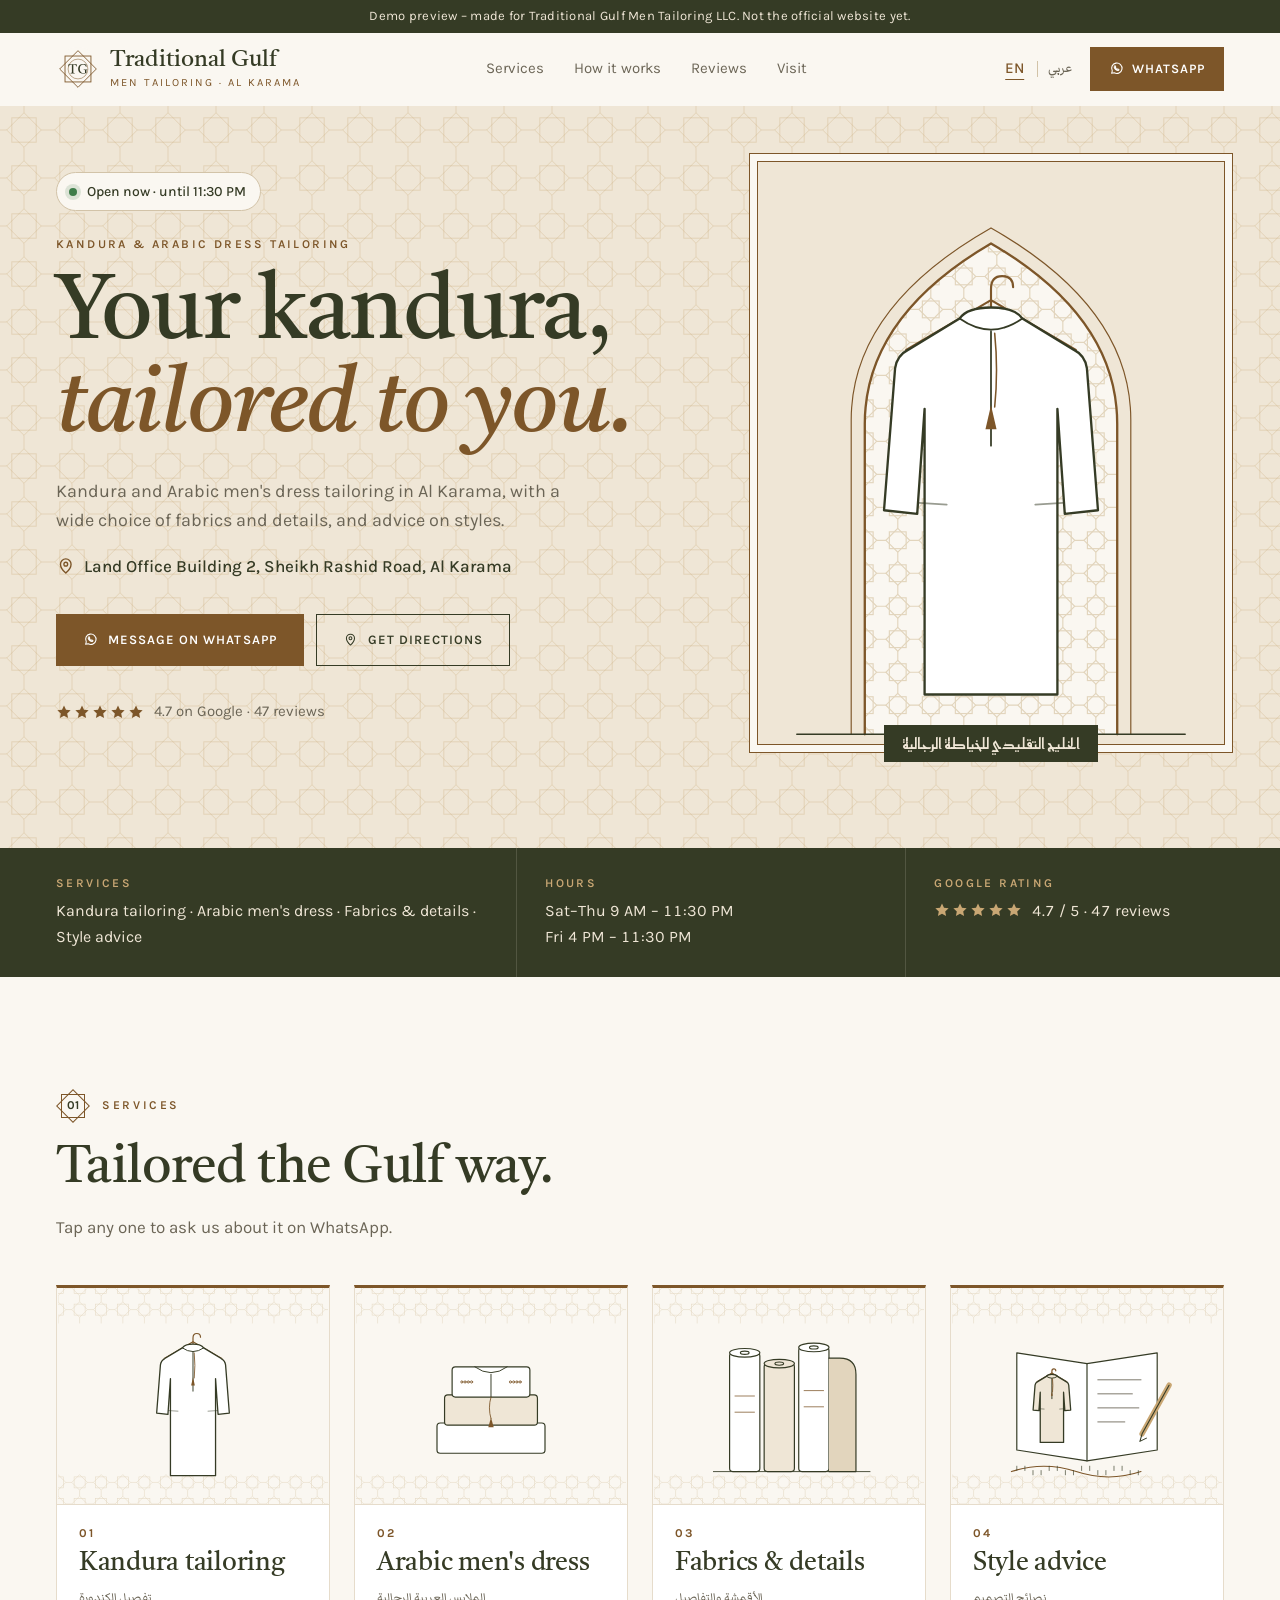
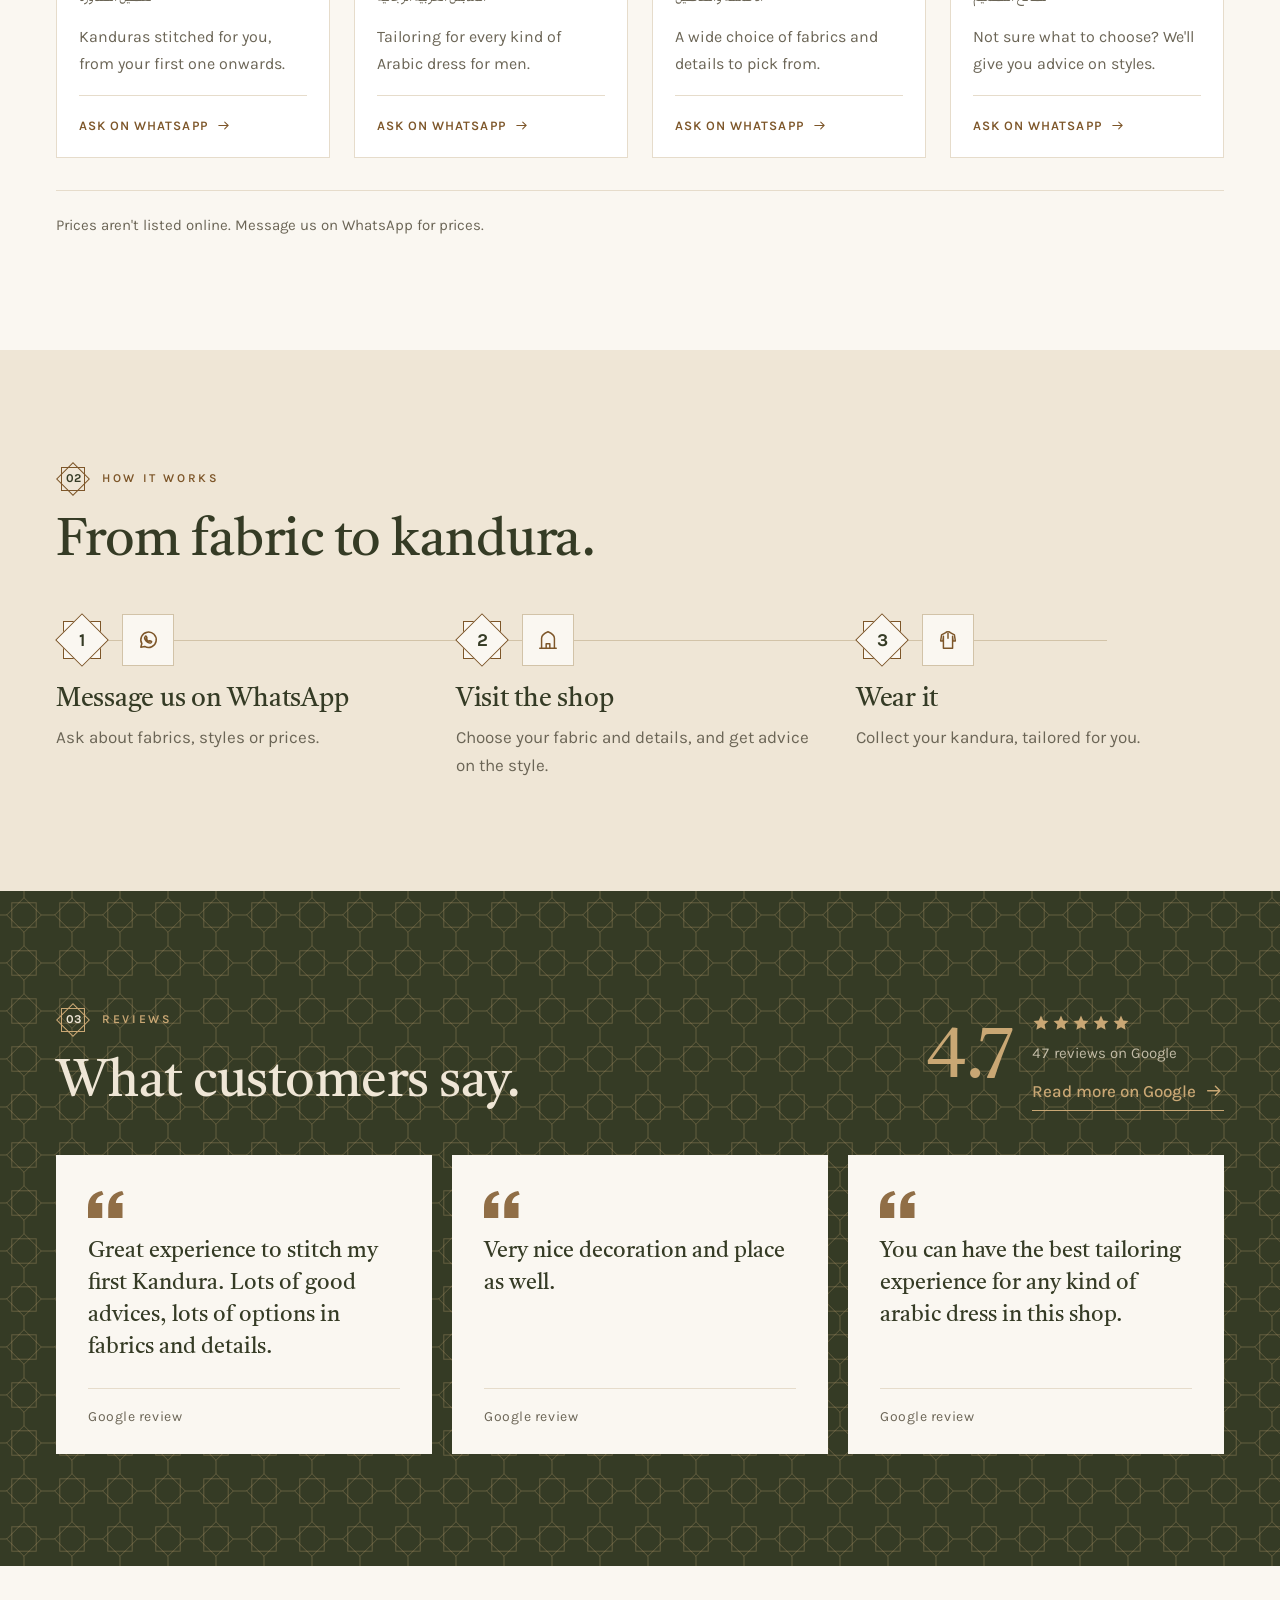
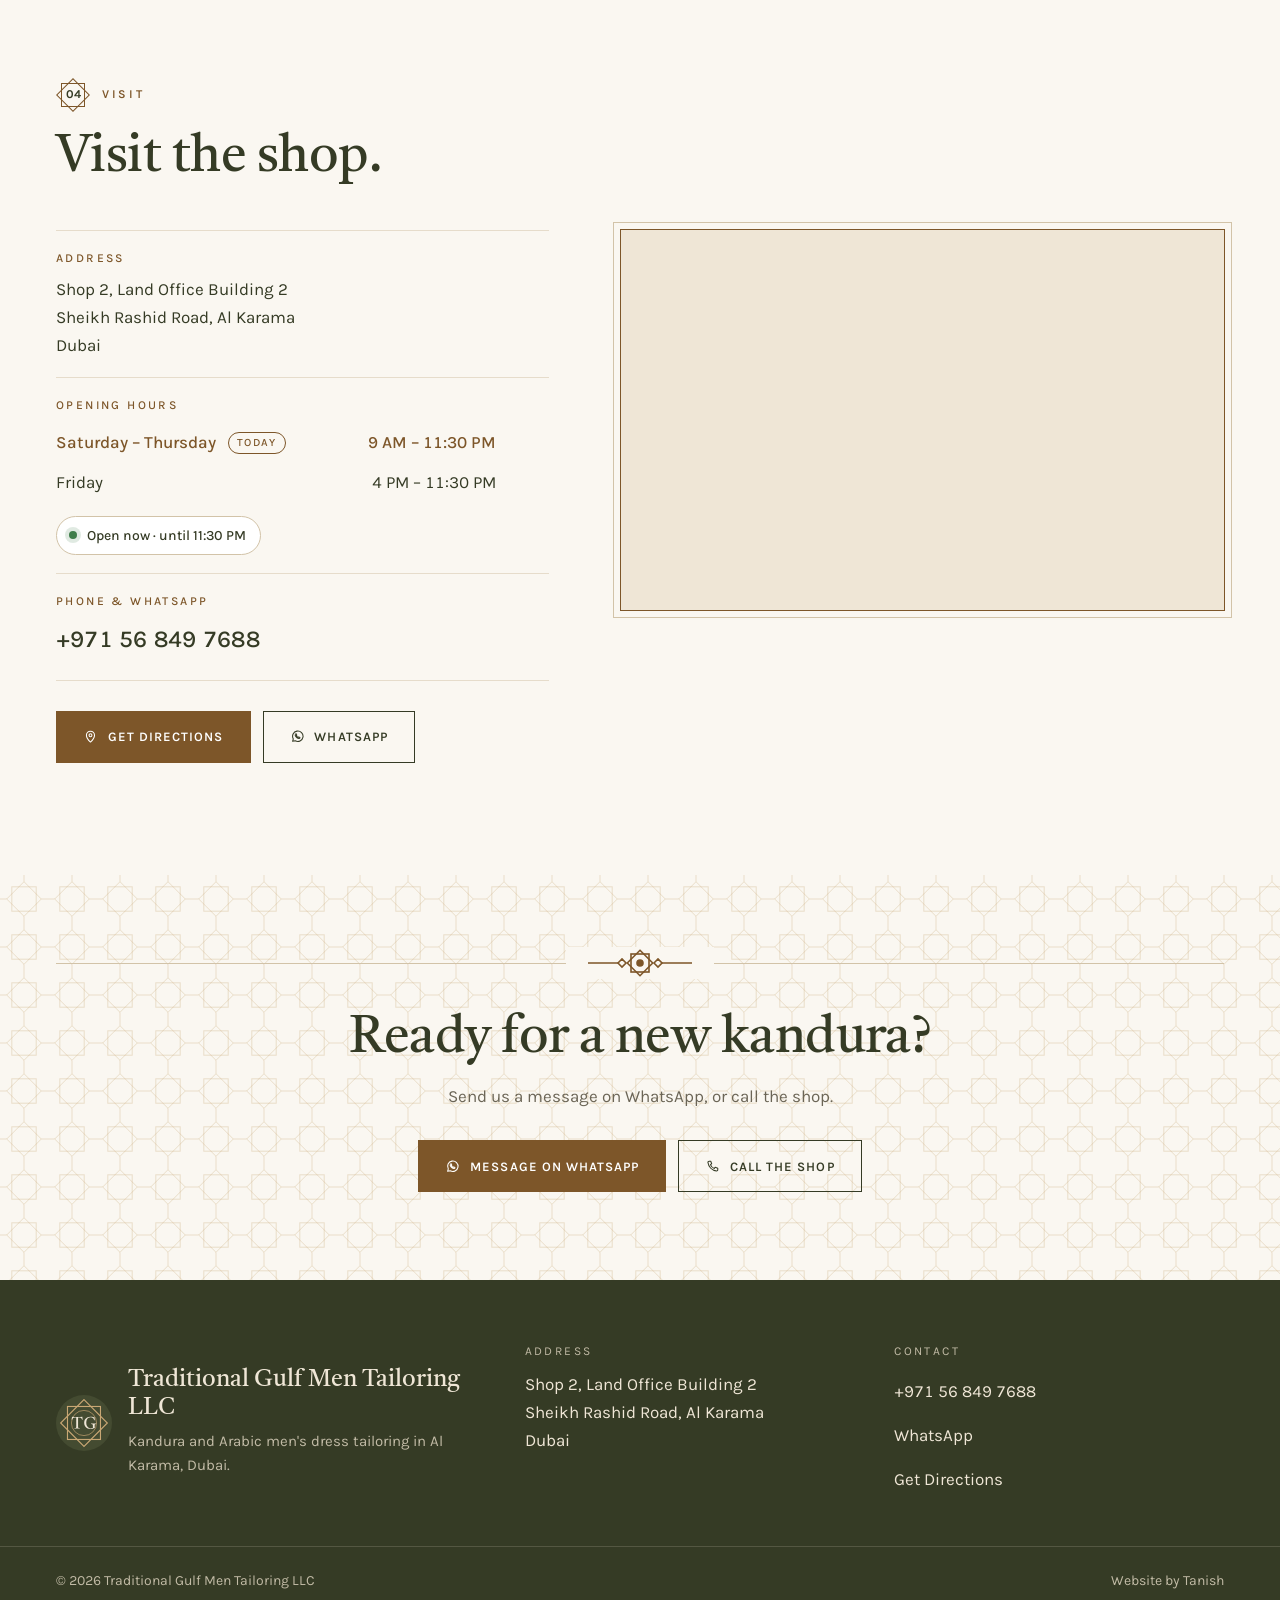
==== index.html @ 034ad102 "Demo website for Traditional Gulf Men Tailoring LLC, Al Karama, Dubai Co-Authored-By: Claude Opus 5." ====
<!doctype html>
<html lang="en" dir="ltr">
<head>
  <meta charset="utf-8">
  <meta name="viewport" content="width=device-width, initial-scale=1, viewport-fit=cover">
  <title>Traditional Gulf Men Tailoring · Kandura tailoring in Al Karama, Dubai</title>
  <meta name="description" content="Kandura and Arabic men's dress tailoring on Sheikh Rashid Road, Al Karama, Dubai, with a wide choice of fabrics and details and advice on styles. Rated 4.7 on Google.">
  <meta name="robots" content="noindex">
  <meta name="theme-color" content="#FAF7F1">

  <link rel="icon" href="images/logo.svg" type="image/svg+xml">
  <link rel="apple-touch-icon" href="images/apple-touch-icon.png">

  <!-- Social sharing (WhatsApp, iMessage, X…). WhatsApp previews don't run JavaScript, so these are plain text. -->
  <meta property="og:type" content="website">
  <meta property="og:site_name" content="Traditional Gulf Men Tailoring LLC">
  <meta property="og:title" content="Traditional Gulf Men Tailoring · Al Karama, Dubai">
  <meta property="og:description" content="Kandura and Arabic men's dress tailoring, with a wide choice of fabrics and details and advice on styles. 4.7 on Google.">
  <meta property="og:url" content="https://tanish0212.github.io/gulf-men-tailoring-demo/">
  <meta property="og:image" content="https://tanish0212.github.io/gulf-men-tailoring-demo/images/og-image.jpg">
  <meta property="og:image:type" content="image/jpeg">
  <meta property="og:image:width" content="1200">
  <meta property="og:image:height" content="630">
  <meta property="og:image:alt" content="Traditional Gulf Men Tailoring, a kandura tailor in Al Karama, Dubai">
  <meta name="twitter:card" content="summary_large_image">
  <meta name="twitter:title" content="Traditional Gulf Men Tailoring · Al Karama, Dubai">
  <meta name="twitter:description" content="Kandura and Arabic men's dress tailoring, with a wide choice of fabrics and details and advice on styles. 4.7 on Google.">
  <meta name="twitter:image" content="https://tanish0212.github.io/gulf-men-tailoring-demo/images/og-image.jpg">

  <link rel="preconnect" href="https://fonts.googleapis.com">
  <link rel="preconnect" href="https://fonts.gstatic.com" crossorigin>
  <!-- Fonts load without blocking the first paint -->
  <link rel="preload" as="style" href="https://fonts.googleapis.com/css2?family=Castoro:ital@0;1&amp;family=Karla:wght@400;500;600;700&amp;family=Reem+Kufi:wght@400;500;600;700&amp;family=Markazi+Text:wght@400;500;600&amp;display=swap">
  <link rel="stylesheet" href="https://fonts.googleapis.com/css2?family=Castoro:ital@0;1&amp;family=Karla:wght@400;500;600;700&amp;family=Reem+Kufi:wght@400;500;600;700&amp;family=Markazi+Text:wght@400;500;600&amp;display=swap" media="print" onload="this.media='all'">
  <noscript><link rel="stylesheet" href="https://fonts.googleapis.com/css2?family=Castoro:ital@0;1&amp;family=Karla:wght@400;500;600;700&amp;family=Reem+Kufi:wght@400;500;600;700&amp;family=Markazi+Text:wght@400;500;600&amp;display=swap"></noscript>
  <link rel="stylesheet" href="style.css">
</head>
<body>
  <a class="skip-link" href="#main" data-t="skip">Skip to content</a>

  <!-- DEMO BANNER: delete this line (or set SHOP.showDemoBanner = false) when the site goes live -->
  <p class="demo-banner" data-t="demoBanner">Demo preview – made for Traditional Gulf Men Tailoring LLC. Not the official website yet.</p>

  <header class="site-header">
    <div class="container header-inner">
      <a class="brand" href="#top">
        <img class="brand-mark" src="images/logo.svg" width="44" height="44" alt="">
        <span class="brand-word">
          <span class="brand-name" data-t="brandName">Traditional Gulf</span>
          <span class="brand-sub" data-t="brandSub">Men Tailoring · Al Karama</span>
        </span>
        <span class="visually-hidden" data-shop="name">Traditional Gulf Men Tailoring LLC</span>
      </a>
      <nav class="nav" data-t-aria="navLabel" aria-label="Main">
        <a href="#services" data-t="navServices">Services</a>
        <a href="#how" data-t="navHow">How it works</a>
        <a href="#reviews" data-t="navReviews">Reviews</a>
        <a href="#visit" data-t="navVisit">Visit</a>
      </nav>
      <div class="header-actions">
        <div class="lang-toggle" role="group" data-t-aria="langLabel" aria-label="Language">
          <button type="button" data-lang="en" lang="en" aria-pressed="true">EN</button>
          <span class="lang-sep" aria-hidden="true"></span>
          <button type="button" data-lang="ar" lang="ar" aria-pressed="false">عربي</button>
        </div>
        <a class="btn btn-primary btn-sm js-wa" href="https://wa.me/971568497688?text=Hello%20Traditional%20Gulf%20Men%20Tailoring%2C%20I%20found%20you%20on%20your%20website%20and%20I%27d%20like%20to%20ask%20about%20tailoring." target="_blank" rel="noopener" data-t-aria="waAria" aria-label="Message Traditional Gulf Men Tailoring LLC on WhatsApp">
          <svg class="icon" viewBox="0 0 24 24" width="18" height="18" aria-hidden="true"><use href="#i-wa"/></svg>
          <span class="label-long" data-t="waShort">WhatsApp</span>
        </a>
      </div>
    </div>
  </header>

  <main id="main">
    <!-- HERO -->
    <section class="hero" id="top" aria-labelledby="hero-title">
      <div class="container hero-grid">
        <div class="hero-copy">
          <p class="status js-status reveal"><span class="status-dot" aria-hidden="true"></span><span class="status-text"></span></p>
          <p class="eyebrow reveal" data-t="heroEyebrow">Traditional Gulf Men Tailoring LLC</p>
          <h1 class="hero-title js-hero-title" id="hero-title">Your kandura, tailored to you.</h1>
          <p class="lead reveal" data-t="heroSub"></p>
          <p class="place reveal">
            <svg class="icon" viewBox="0 0 24 24" width="18" height="18" aria-hidden="true"><use href="#i-pin"/></svg>
            <span data-t="heroPlace">Land Office Building 2, Sheikh Rashid Road, Al Karama</span>
          </p>
          <div class="actions reveal">
            <a class="btn btn-primary js-wa" href="https://wa.me/971568497688?text=Hello%20Traditional%20Gulf%20Men%20Tailoring%2C%20I%20found%20you%20on%20your%20website%20and%20I%27d%20like%20to%20ask%20about%20tailoring." target="_blank" rel="noopener">
              <svg class="icon" viewBox="0 0 24 24" width="20" height="20" aria-hidden="true"><use href="#i-wa"/></svg>
              <span data-t="waCta">Message on WhatsApp</span><span class="visually-hidden js-newtab"></span>
            </a>
            <a class="btn btn-ghost js-dir" href="https://www.google.com/maps/search/?api=1&amp;query=Traditional+Gulf+Men+Tailoring+LLC+Sheikh+Rashid+Road+Al+Karama+Dubai" target="_blank" rel="noopener">
              <svg class="icon" viewBox="0 0 24 24" width="20" height="20" aria-hidden="true"><use href="#i-pin"/></svg>
              <span data-t="directions">Get Directions</span><span class="visually-hidden js-newtab"></span>
            </a>
          </div>
          <a class="rating js-rating js-reviews reveal" href="#reviews"></a>
        </div>
        <figure class="hero-media reveal">
          <div class="frame">
            <img class="js-img" data-img="hero" src="images/kandura-arch.svg" alt="" width="480" height="600" fetchpriority="high">
          </div>
          <figcaption class="media-caption" data-t="heroCaption">الخليج التقليدي للخياطة الرجالية</figcaption>
        </figure>
      </div>
    </section>

    <!-- QUICK FACTS -->
    <section class="strip" data-t-aria="stripAria" aria-label="Quick facts">
      <div class="container strip-grid">
        <div class="strip-item">
          <span class="strip-label" data-t="stripServicesLabel">Services</span>
          <span class="strip-value" data-t="stripServices"></span>
        </div>
        <div class="strip-item">
          <span class="strip-label" data-t="stripHoursLabel">Hours</span>
          <span class="strip-value js-strip-hours"></span>
        </div>
        <div class="strip-item">
          <span class="strip-label" data-t="stripRatingLabel">Google rating</span>
          <span class="strip-value"><span class="js-stars"></span> <span class="num" data-t="stripRating"></span></span>
        </div>
      </div>
    </section>

    <!-- SERVICES -->
    <section class="section" id="services" aria-labelledby="services-title">
      <div class="container">
        <header class="section-head reveal">
          <p class="kicker"><span class="kicker-num">01</span><span data-t="servicesKicker">Services</span></p>
          <h2 id="services-title" data-t="servicesTitle">Tailored the Gulf way.</h2>
          <p class="section-intro" data-t="servicesIntro"></p>
        </header>
        <ul class="services js-services" role="list"></ul>
        <p class="quote-note reveal" data-t="quoteNote"></p>
      </div>
    </section>

    <!-- HOW IT WORKS -->
    <section class="section section-alt" id="how" aria-labelledby="how-title">
      <div class="container">
        <header class="section-head reveal">
          <p class="kicker"><span class="kicker-num">02</span><span data-t="howKicker">How it works</span></p>
          <h2 id="how-title" data-t="howTitle">Three simple steps.</h2>
        </header>
        <ol class="steps js-steps" role="list"></ol>
      </div>
    </section>

    <!-- REVIEWS -->
    <section class="section section-reviews" id="reviews" aria-labelledby="reviews-title">
      <div class="container">
        <div class="reviews-head reveal">
          <div>
            <p class="kicker"><span class="kicker-num">03</span><span data-t="reviewsKicker">Reviews</span></p>
            <h2 id="reviews-title" data-t="reviewsTitle">In our customers' words.</h2>
          </div>
          <div class="score">
            <span class="score-value js-score" lang="en" dir="ltr">4.7</span>
            <div class="score-meta">
              <span class="js-stars score-stars"></span>
              <span class="score-count num" data-t="basedOn">47 reviews on Google</span>
              <a class="text-link js-reviews" href="#reviews">
                <span data-t="readMore">Read more on Google</span><span class="visually-hidden js-newtab"></span>
                <svg class="icon icon-arrow" viewBox="0 0 24 24" width="18" height="18" aria-hidden="true"><use href="#i-arrow"/></svg>
              </a>
            </div>
          </div>
        </div>
        <ul class="reviews js-reviews-list" role="list"></ul>
      </div>
    </section>

    <!-- VISIT -->
    <section class="section section-visit" id="visit" aria-labelledby="visit-title">
      <div class="container visit-grid">
        <div class="visit-copy">
          <header class="section-head reveal">
            <p class="kicker"><span class="kicker-num">04</span><span data-t="visitKicker">Visit</span></p>
            <h2 id="visit-title" data-t="visitTitle">Find us.</h2>
          </header>
          <dl class="visit-info reveal">
            <div>
              <dt data-t="addressLabel">Address</dt>
              <dd><address class="js-address"></address></dd>
            </div>
            <div>
              <dt data-t="hoursLabel">Opening hours</dt>
              <dd>
                <table class="hours js-hours"></table>
                <span class="status status--inline js-status"><span class="status-dot" aria-hidden="true"></span><span class="status-text"></span></span>
              </dd>
            </div>
            <div>
              <dt data-t="phoneLabel">Phone &amp; WhatsApp</dt>
              <dd><a class="phone-link js-tel js-phone" href="tel:+971568497688">+971 56 849 7688</a></dd>
            </div>
          </dl>
          <div class="actions reveal">
            <a class="btn btn-primary js-dir" href="https://www.google.com/maps/search/?api=1&amp;query=Traditional+Gulf+Men+Tailoring+LLC+Sheikh+Rashid+Road+Al+Karama+Dubai" target="_blank" rel="noopener">
              <svg class="icon" viewBox="0 0 24 24" width="20" height="20" aria-hidden="true"><use href="#i-pin"/></svg>
              <span data-t="directions">Get Directions</span><span class="visually-hidden js-newtab"></span>
            </a>
            <a class="btn btn-ghost js-wa" href="https://wa.me/971568497688?text=Hello%20Traditional%20Gulf%20Men%20Tailoring%2C%20I%20found%20you%20on%20your%20website%20and%20I%27d%20like%20to%20ask%20about%20tailoring." target="_blank" rel="noopener">
              <svg class="icon" viewBox="0 0 24 24" width="20" height="20" aria-hidden="true"><use href="#i-wa"/></svg>
              <span data-t="waShort">WhatsApp</span><span class="visually-hidden js-newtab"></span>
            </a>
          </div>
        </div>
        <div class="map reveal">
          <iframe class="js-map" title="Map" width="600" height="380" loading="lazy" referrerpolicy="no-referrer-when-downgrade" allowfullscreen></iframe>
        </div>
      </div>
    </section>

    <!-- CLOSING CTA -->
    <section class="cta-band" aria-labelledby="cta-title">
      <div class="container cta-inner reveal">
        <div class="motif" aria-hidden="true"><svg viewBox="0 0 120 32" width="120" height="32"><g fill="none" stroke="currentColor" stroke-width="1.6"><rect x="51" y="7" width="18" height="18"/><path d="M60 3.3L72.7 16L60 28.7L47.3 16Z"/><circle cx="60" cy="16" r="3" fill="currentColor"/><path d="M8 16h30M82 16h30"/><path d="M38 16l4-4 4 4-4 4ZM74 16l4-4 4 4-4 4Z"/></g></svg></div>
        <h2 id="cta-title" class="cta-title" data-t="ctaTitle"></h2>
        <p class="cta-sub" data-t="ctaSub"></p>
        <div class="actions actions--center">
          <a class="btn btn-primary js-wa" href="https://wa.me/971568497688?text=Hello%20Traditional%20Gulf%20Men%20Tailoring%2C%20I%20found%20you%20on%20your%20website%20and%20I%27d%20like%20to%20ask%20about%20tailoring." target="_blank" rel="noopener">
            <svg class="icon" viewBox="0 0 24 24" width="20" height="20" aria-hidden="true"><use href="#i-wa"/></svg>
            <span data-t="waCta">Message on WhatsApp</span><span class="visually-hidden js-newtab"></span>
          </a>
          <a class="btn btn-ghost js-tel" href="tel:+971568497688">
            <svg class="icon" viewBox="0 0 24 24" width="20" height="20" aria-hidden="true"><use href="#i-phone"/></svg>
            <span data-t="callCta">Call us</span>
          </a>
        </div>
      </div>
    </section>
  </main>

  <footer class="site-footer">
    <div class="container footer-grid">
      <div class="footer-brand">
        <img src="images/logo-light.svg" width="56" height="56" alt="">
        <div>
          <p class="footer-name" data-t="footerName">Traditional Gulf Men Tailoring LLC</p>
          <p class="footer-tag" data-t="footerTag"></p>
        </div>
      </div>
      <div class="footer-col">
        <p class="footer-label" data-t="addressLabel">Address</p>
        <address class="js-address"></address>
      </div>
      <div class="footer-col">
        <p class="footer-label" data-t="footerContact">Contact</p>
        <p><a class="js-tel js-phone" href="tel:+971568497688">+971 56 849 7688</a></p>
        <p><a class="js-wa" href="https://wa.me/971568497688?text=Hello%20Traditional%20Gulf%20Men%20Tailoring%2C%20I%20found%20you%20on%20your%20website%20and%20I%27d%20like%20to%20ask%20about%20tailoring." target="_blank" rel="noopener"><span data-t="waShort">WhatsApp</span><span class="visually-hidden js-newtab"></span></a></p>
        <p><a class="js-dir" href="https://www.google.com/maps/search/?api=1&amp;query=Traditional+Gulf+Men+Tailoring+LLC+Sheikh+Rashid+Road+Al+Karama+Dubai" target="_blank" rel="noopener"><span data-t="directions">Get Directions</span><span class="visually-hidden js-newtab"></span></a></p>
      </div>
    </div>
    <div class="container footer-bottom">
      <p>© <span class="js-year num"></span> <span lang="en" data-shop="name">Traditional Gulf Men Tailoring LLC</span></p>
      <p data-t="credit">Website by Tanish</p>
    </div>
  </footer>

  <a class="fab js-wa" href="https://wa.me/971568497688?text=Hello%20Traditional%20Gulf%20Men%20Tailoring%2C%20I%20found%20you%20on%20your%20website%20and%20I%27d%20like%20to%20ask%20about%20tailoring." target="_blank" rel="noopener" data-t-aria="waAria" aria-label="Message Traditional Gulf Men Tailoring LLC on WhatsApp">
    <svg viewBox="0 0 24 24" width="28" height="28" aria-hidden="true"><use href="#i-wa"/></svg>
  </a>

  <!-- Icon set (drawn for this site, stroke only) -->
  <svg width="0" height="0" style="position:absolute" aria-hidden="true" focusable="false">
    <symbol id="i-wa" viewBox="0 0 24 24"><g fill="none" stroke="currentColor" stroke-width="1.7" stroke-linecap="round" stroke-linejoin="round"><path d="M4.2 19.8l1.1-3.9A8.4 8.4 0 1 1 8.4 19z"/><path d="M9 8.3c.2-.5.6-.6 1-.5l.9 2-.7.9c.5 1.2 1.5 2.2 2.8 2.8l.9-.7 2 .9c.1.4 0 .8-.5 1.1-.9.6-2.1.6-3.6-.2a8.4 8.4 0 0 1-2.9-2.9c-.8-1.5-.8-2.7.1-3.4z"/></g></symbol>
    <symbol id="i-pin" viewBox="0 0 24 24"><g fill="none" stroke="currentColor" stroke-width="1.7" stroke-linecap="round" stroke-linejoin="round"><path d="M12 21s-6.5-5.8-6.5-11a6.5 6.5 0 0 1 13 0c0 5.2-6.5 11-6.5 11Z"/><circle cx="12" cy="10" r="2.3"/></g></symbol>
    <symbol id="i-phone" viewBox="0 0 24 24"><path fill="none" stroke="currentColor" stroke-width="1.7" stroke-linecap="round" stroke-linejoin="round" d="M6.6 3.5h2.6l1.5 4.2-2 1.4a10.6 10.6 0 0 0 6.2 6.2l1.4-2 4.2 1.5v2.6a1.9 1.9 0 0 1-2 1.9A16.2 16.2 0 0 1 4.7 5.5a1.9 1.9 0 0 1 1.9-2Z"/></symbol>
    <symbol id="i-arrow" viewBox="0 0 24 24"><path fill="none" stroke="currentColor" stroke-width="1.7" stroke-linecap="round" stroke-linejoin="round" d="M4.5 12h15M14 6.5l5.5 5.5-5.5 5.5"/></symbol>
    <symbol id="i-store" viewBox="0 0 24 24"><g fill="none" stroke="currentColor" stroke-width="1.6" stroke-linecap="round" stroke-linejoin="round"><path d="M5 21V10Q5 6 12 3Q19 6 19 10V21M3 21h18"/><path d="M10 21v-5h4v5"/></g></symbol>
    <symbol id="i-kandura" viewBox="0 0 24 24"><g fill="none" stroke="currentColor" stroke-width="1.6" stroke-linecap="round" stroke-linejoin="round"><path d="M12 3Q10 3 9.5 4L5 6.5 4 13h2.5L7 8v13h10V8l.5 5H20l-1-6.5L14.5 4Q14 3 12 3Z"/><path d="M12 5v5"/></g></symbol>
  </svg>

  <noscript>
    <div class="noscript">Traditional Gulf Men Tailoring LLC · Shop 2, Land Office Building 2, Sheikh Rashid Road, Al Karama, Dubai · <a href="https://wa.me/971568497688">WhatsApp +971 56 849 7688</a></div>
  </noscript>

  <script src="script.js"></script>
</body>
</html>
---- style.css ----
/* Traditional Gulf Men Tailoring LLC — stylesheet. Sand + white + deep olive + bronze; mashrabiya eight-point-star lattice, a pointed-arch window, a kandura. */

:root {
  --bg: #FAF7F1; --surface: #FFFFFF; --alt: #EFE6D6; --line: #E6DCCB; --line-2: #D2C3A8;
  --ink: #353B25; --muted: #6B6556;
  --accent: #7D5629; --accent-hi: #664620; --on-accent: #FFFFFF;
  --deep: #353B25; --on-deep: #EFE6D6; --on-deep-muted: #C2BBA6; --deep-line: rgba(239, 230, 214, .16);
  --star: #7D5629;
  --open: #3F7D4A; --open-ring: rgba(63, 125, 74, .16); --closed: #A29A88;
  --header-bg: #FAF7F1; --card-shadow: 0 24px 44px -32px rgba(53, 59, 37, .45); --fab-shadow: rgba(53, 59, 37, .45);
  --f-display: "Castoro", Georgia, serif;
  --f-body: "Karla", system-ui, -apple-system, "Segoe UI", sans-serif;
  --f-ui: "Karla", system-ui, sans-serif;
  --f-num: "Karla", system-ui, sans-serif;
  --f-quote: "Castoro", Georgia, serif;
  --f-brand: "Castoro", Georgia, serif;
  --f-ar: "Markazi Text", "Noto Naskh Arabic", serif;
  --f-ar-display: "Reem Kufi", "Segoe UI", Tahoma, sans-serif;
  --gutter: 20px; --max: 1200px; --header-h: 72px; --radius: 0; --btn-radius: 0;
  --ease: cubic-bezier(.2, .65, .2, 1); --svc-cols: 4;
  color-scheme: light;
}

/* =====================================================================
   Base layout (shared structure). The theme block at the end of this
   file gives the site its own look. Mobile-first; logical properties
   (inline/block) so Arabic RTL mirrors automatically.
   ===================================================================== */

*, *::before, *::after { box-sizing: border-box; }

html {
  -webkit-text-size-adjust: 100%;
  text-size-adjust: 100%;
  scroll-padding-top: calc(var(--header-h) + 12px);
}
@media (prefers-reduced-motion: no-preference) {
  html { scroll-behavior: smooth; }
}
html[lang="ar"] {
  --f-display: var(--f-ar-display);
  --f-body: var(--f-ar);
  --f-brand: var(--f-ar-display);
}

body {
  margin: 0;
  background: var(--bg);
  color: var(--ink);
  font: 400 1.0625rem/1.65 var(--f-body);
  -webkit-font-smoothing: antialiased;
  -moz-osx-font-smoothing: grayscale;
  overflow-x: clip;
  font-variant-numeric: lining-nums;
  font-feature-settings: "lnum" 1;
}
html[lang="ar"] body { line-height: 1.8; }

img, svg, iframe { display: block; max-width: 100%; }
img { height: auto; }
a { color: inherit; text-decoration: none; }
p, h1, h2, h3, ul, ol, dl, dd, figure, blockquote { margin: 0; padding: 0; }
ul[role="list"], ol[role="list"] { list-style: none; }
address { font-style: normal; }
button { font: inherit; color: inherit; }
[hidden] { display: none !important; }

::selection { background: var(--accent); color: var(--on-accent); }
:focus-visible { outline: 2px solid var(--accent); outline-offset: 3px; border-radius: 2px; }

.container {
  width: 100%;
  max-width: calc(var(--max) + var(--gutter) * 2);
  margin-inline: auto;
  padding-inline: var(--gutter);
}
@media (min-width: 768px) { :root { --gutter: 40px; } }
@media (min-width: 1280px) { :root { --gutter: 56px; } }

.visually-hidden {
  position: absolute !important;
  width: 1px; height: 1px;
  overflow: hidden; clip: rect(0 0 0 0); clip-path: inset(50%);
  white-space: nowrap;
}
.ltr { unicode-bidi: isolate; direction: ltr; }
.num { font-family: var(--f-num); font-variant-numeric: lining-nums tabular-nums; }

.skip-link {
  position: absolute; inset-inline-start: 12px; top: -60px; z-index: 100;
  background: var(--accent); color: var(--on-accent); padding: 12px 16px; border-radius: var(--radius);
  font-weight: 500;
}
.skip-link:focus { top: 12px; }

/* ---------- Demo banner ---------- */
.demo-banner {
  background: var(--deep);
  color: var(--on-deep);
  text-align: center;
  font-size: .8125rem;
  line-height: 1.45;
  letter-spacing: .02em;
  padding: 7px var(--gutter);
}

/* ---------- Icons ---------- */
.icon { display: inline-flex; flex: none; }
.icon svg, svg.icon { width: 1.15em; height: 1.15em; }
[dir="rtl"] .icon-arrow, [dir="rtl"] .service-link .icon svg { transform: scaleX(-1); }

/* ---------- Buttons ---------- */
.btn {
  display: inline-flex; align-items: center; justify-content: center; gap: 10px;
  min-height: 52px; padding: 0 26px;
  border-radius: var(--btn-radius);
  font: 500 1rem/1 var(--f-body);
  letter-spacing: .02em;
  border: 1px solid transparent;
  transition: background-color .25s var(--ease), color .25s var(--ease), border-color .25s var(--ease), transform .25s var(--ease);
  white-space: nowrap;
}
.btn-primary { background: var(--accent); color: var(--on-accent); }
.btn-primary:hover { background: var(--accent-hi); }
.btn-ghost { border-color: var(--accent); color: var(--accent); background: transparent; }
.btn-ghost:hover { background: var(--accent); color: var(--on-accent); }
.btn:active { transform: translateY(1px); }
.btn-sm { min-height: 44px; padding: 0 16px; font-size: .9375rem; gap: 8px; }

.actions { display: flex; flex-wrap: wrap; gap: 12px; }
.actions--center { justify-content: center; }

.text-link {
  display: inline-flex; align-items: center; gap: 8px;
  min-height: 44px;
  color: var(--accent); font-weight: 500;
  border-bottom: 1px solid currentColor;
  padding-top: 4px;
  transition: gap .25s var(--ease);
}
.text-link:hover { gap: 12px; }

/* ---------- Header ---------- */
.site-header {
  position: sticky; top: 0; z-index: 50;
  background: var(--header-bg);
  border-bottom: 1px solid transparent;
  transition: border-color .3s var(--ease), box-shadow .3s var(--ease);
}
.site-header.is-compact { border-bottom-color: var(--line); }
.header-inner {
  display: flex; align-items: center; justify-content: space-between; gap: 12px;
  min-height: var(--header-h);
}
.brand { display: inline-flex; align-items: center; gap: 10px; min-height: 44px; min-width: 0; }
.brand-mark { width: 40px; height: 40px; flex: none; }
.brand-word { display: flex; flex-direction: column; line-height: 1.1; min-width: 0; }
.brand-name { font: 500 1.25rem/1 var(--f-brand); white-space: nowrap; }
.brand-sub {
  display: none;
  font-size: .6875rem; letter-spacing: .18em; text-transform: uppercase; color: var(--muted);
  margin-top: 5px; white-space: nowrap;
}
html[lang="ar"] .brand-sub { letter-spacing: 0; font-size: .75rem; }

.nav { display: none; }
.header-actions { display: flex; align-items: center; gap: 8px; flex: none; }
.lang-toggle { display: flex; align-items: center; }
.lang-toggle button {
  min-width: 44px; min-height: 44px; padding: 0 8px;
  background: none; border: 0; cursor: pointer;
  font: 500 .9375rem/1 var(--f-ui);
  color: var(--muted);
  border-radius: 2px;
}
.lang-toggle button[lang="ar"] { font-family: var(--f-ar); }
.lang-toggle button[aria-pressed="true"] { color: var(--accent); text-decoration: underline; text-underline-offset: 6px; text-decoration-thickness: 1px; }
.lang-toggle button:hover { color: var(--ink); }
.lang-sep { width: 1px; height: 16px; background: var(--line-2); }

.site-header .btn-sm .label-long { display: none; }
.site-header .btn-sm { width: 44px; padding: 0; }

@media (min-width: 480px) {
  .brand-sub { display: block; }
  .site-header .btn-sm .label-long { display: inline; }
  .site-header .btn-sm { width: auto; padding: 0 18px; }
}
@media (min-width: 768px) {
  .brand-mark { width: 44px; height: 44px; }
}
@media (min-width: 1024px) {
  .nav { display: flex; gap: 2px; }
  .nav a {
    display: inline-flex; align-items: center; min-height: 44px; padding: 0 14px;
    font-size: .9375rem; color: var(--muted);
    transition: color .2s var(--ease);
  }
  .nav a:hover { color: var(--accent); }
}

/* ---------- Shared type ---------- */
.kicker {
  display: inline-flex; align-items: center; gap: 12px;
  font-size: .75rem; font-weight: 500; letter-spacing: .22em; text-transform: uppercase;
  color: var(--accent);
  margin-bottom: 18px;
}
.kicker-num { font-family: var(--f-num); font-size: .75rem; letter-spacing: .1em; }
html[lang="ar"] .kicker { letter-spacing: 0; font-size: .875rem; font-weight: 600; }

h1, h2, h3 { font-family: var(--f-display); font-weight: 500; color: var(--ink); }
h2 {
  font-size: clamp(2.125rem, 1.6rem + 2.4vw, 3.25rem);
  line-height: 1.08; letter-spacing: -.01em;
}
html[lang="ar"] h2 { font-size: clamp(1.75rem, 1.35rem + 1.8vw, 2.5rem); line-height: 1.4; letter-spacing: 0; font-weight: 600; }

.section { padding-block: 80px; }
.section-alt { background: var(--alt); }
@media (min-width: 1024px) { .section { padding-block: 112px; } }

.section-head { margin-bottom: 44px; max-width: 760px; }
.section-intro { margin-top: 16px; color: var(--muted); max-width: 56ch; }

/* ---------- Status badge ---------- */
.status {
  display: inline-flex; align-items: center; gap: 10px;
  font-size: .875rem; font-weight: 500; color: var(--ink);
  padding: 7px 14px 7px 12px;
  border: 1px solid var(--line-2); border-radius: 999px;
  background: var(--surface);
}
.status-dot { width: 8px; height: 8px; border-radius: 50%; background: var(--closed); flex: none; }
.status[data-state="open"] .status-dot { background: var(--open); box-shadow: 0 0 0 4px var(--open-ring); }
.status--inline { margin-top: 14px; }

/* ---------- Hero ---------- */
.hero { padding-block: 32px 64px; position: relative; }
.hero-grid { display: grid; gap: 44px; align-items: center; }
.hero-copy .status { margin-bottom: 24px; }
.eyebrow {
  font-size: .75rem; letter-spacing: .24em; text-transform: uppercase; color: var(--accent); font-weight: 500;
  margin-bottom: 14px;
}
html[lang="ar"] .eyebrow { letter-spacing: 0; font-size: .9375rem; font-weight: 600; }
.hero-title {
  font-size: clamp(2.75rem, 1.9rem + 4.2vw, 5.25rem);
  line-height: 1; letter-spacing: -.015em;
}
.hero-title .line { display: block; }
.hero-title .accent { color: var(--accent); }
html[lang="ar"] .hero-title { font-size: clamp(2.125rem, 1.5rem + 3vw, 3.75rem); line-height: 1.35; letter-spacing: 0; font-weight: 600; }
.lead { margin-top: 22px; font-size: 1.125rem; color: var(--muted); max-width: 46ch; }
.place { display: inline-flex; align-items: center; gap: 8px; margin-top: 16px; font-weight: 500; color: var(--ink); }
.place .icon { color: var(--accent); }
.hero .actions { margin-top: 30px; }
.rating {
  display: inline-flex; align-items: center; gap: 10px; flex-wrap: wrap;
  margin-top: 24px; min-height: 44px;
  font-size: .9375rem; color: var(--muted);
}
.rating:hover span { color: var(--ink); }
.stars { display: inline-flex; gap: 2px; color: var(--star); vertical-align: -2px; }

.hero-media { position: relative; max-width: 420px; width: 100%; margin-inline: auto; }
.frame { position: relative; overflow: hidden; aspect-ratio: 4 / 5; background: var(--alt); }
.frame img { width: 100%; height: 100%; object-fit: cover; }
.frame img[src$=".svg"] { object-fit: contain; }
.media-caption {
  position: absolute; inset-inline-start: 50%; bottom: -18px; transform: translateX(-50%);
  background: var(--surface); border: 1px solid var(--line);
  padding: 8px 16px; border-radius: 999px;
  font-size: .8125rem; letter-spacing: .04em; white-space: nowrap; color: var(--ink);
}
[dir="rtl"] .media-caption { transform: translateX(50%); }

@media (min-width: 768px) {
  .hero { padding-block: 48px 88px; }
  .hero-media { max-width: 440px; }
}
@media (min-width: 1024px) {
  .hero { padding-block: 56px 104px; }
  .hero-grid { grid-template-columns: 1.15fr .85fr; gap: 72px; }
  .hero-media { max-width: none; margin-inline: 0; }
}

/* ---------- Quick facts strip ---------- */
.strip { border-block: 1px solid var(--line); background: var(--surface); }
.strip-grid { display: grid; }
.strip-item { display: flex; flex-direction: column; gap: 4px; padding-block: 20px; border-bottom: 1px solid var(--line); }
.strip-item:last-child { border-bottom: 0; }
.strip-label { font-size: .75rem; letter-spacing: .2em; text-transform: uppercase; color: var(--accent); font-weight: 500; }
html[lang="ar"] .strip-label { letter-spacing: 0; font-size: .875rem; }
.strip-value { font-size: 1rem; color: var(--ink); }
.strip-value .stars { margin-inline-end: 6px; }
.strip-line { display: block; }
@media (min-width: 768px) and (max-width: 1023px) {
  .strip-grid { grid-template-columns: 1fr 1fr; }
  .strip-item:first-child { grid-column: 1 / -1; }
  .strip-item:nth-child(2) { border-bottom: 0; }
  .strip-item:last-child { padding-inline-start: 28px; border-inline-start: 1px solid var(--line); }
}
@media (min-width: 1024px) {
  .strip-grid { grid-template-columns: 1.3fr 1.1fr .9fr; }
  .strip-item { border-bottom: 0; padding: 26px 28px; border-inline-start: 1px solid var(--line); }
  .strip-item:first-child { border-inline-start: 0; padding-inline-start: 0; }
}

/* ---------- Services ---------- */
.services { display: grid; gap: 20px; }
@media (min-width: 600px) { .services { grid-template-columns: repeat(2, 1fr); gap: 24px; } }
@media (min-width: 1100px) { .services { grid-template-columns: repeat(var(--svc-cols, 3), 1fr); } }
.service {
  display: flex; flex-direction: column;
  background: var(--surface);
  border: 1px solid var(--line);
  border-radius: var(--radius);
  overflow: hidden;
  transition: border-color .3s var(--ease), box-shadow .4s var(--ease);
}
.service:hover { border-color: var(--line-2); box-shadow: var(--card-shadow); }
.service-media { aspect-ratio: 5 / 4; background: var(--alt); overflow: hidden; border-bottom: 1px solid var(--line); }
.service-media img { width: 100%; height: 100%; object-fit: cover; transition: transform .8s var(--ease); }
.service-media img[src$=".svg"] { object-fit: contain; }
.service:hover .service-media img { transform: scale(1.03); }
.service-body { display: flex; flex-direction: column; flex: 1; padding: 22px 22px 18px; }
.service-num { font: 500 .75rem/1 var(--f-num); letter-spacing: .14em; color: var(--accent); }
.service-name { margin-top: 10px; font-size: 1.625rem; line-height: 1.15; }
html[lang="ar"] .service-name { font-size: 1.3125rem; line-height: 1.45; font-weight: 600; }
.service-alt { margin-top: 6px; font-size: .9375rem; color: var(--muted); }
.service-alt[lang="ar"] { font-family: var(--f-ar); }
.service-alt[lang="en"] { font-family: var(--f-display); }
[dir="ltr"] .service-alt { text-align: left; }
[dir="rtl"] .service-alt { text-align: right; }
.service-desc { margin-top: 14px; margin-bottom: 18px; color: var(--muted); font-size: 1rem; }
.service-link {
  display: inline-flex; align-items: center; gap: 8px;
  margin-top: auto; padding-top: 16px;
  min-height: 44px;
  color: var(--accent); font-weight: 500; font-size: .9375rem;
  border-top: 1px solid var(--line);
  transition: gap .25s var(--ease);
}
.service-link:hover { gap: 12px; }
.quote-note {
  margin-top: 32px; padding-top: 22px; border-top: 1px solid var(--line);
  color: var(--muted); font-size: .9375rem;
}

/* ---------- Steps ---------- */
.steps { display: grid; gap: 36px; position: relative; }
.step { position: relative; }
.step-mark { display: flex; align-items: center; gap: 14px; margin-bottom: 18px; position: relative; z-index: 1; }
.step-num {
  display: grid; place-items: center;
  width: 52px; height: 52px; border-radius: 50%;
  background: var(--accent); color: var(--on-accent);
  font: 500 1.125rem/1 var(--f-num);
}
.step-icon {
  display: grid; place-items: center;
  width: 52px; height: 52px; border-radius: 50%;
  border: 1px solid var(--line-2); background: var(--bg); color: var(--accent);
}
.step h3 { font-size: 1.625rem; line-height: 1.2; }
html[lang="ar"] .step h3 { font-size: 1.3125rem; font-weight: 600; line-height: 1.5; }
.step p { margin-top: 8px; color: var(--muted); max-width: 36ch; }
@media (min-width: 768px) {
  .steps { grid-template-columns: repeat(3, 1fr); gap: 32px; }
  .steps::before {
    content: ""; position: absolute; top: 26px; inset-inline: 26px 10%;
    border-top: 1px solid var(--line-2);
  }
}

/* ---------- Reviews ---------- */
.reviews-head { display: grid; gap: 28px; margin-bottom: 44px; align-items: end; }
.score { display: flex; align-items: center; gap: 20px; }
.score-value { font: 400 4.25rem/.9 var(--f-num); letter-spacing: -.03em; color: var(--accent); font-variant-numeric: lining-nums; }
.score-meta { display: grid; gap: 2px; justify-items: start; }
.score-stars .stars svg { width: 18px; height: 18px; }
.score-count { color: var(--muted); font-size: .9375rem; }
.reviews { display: grid; gap: 20px; }
.review figure {
  height: 100%;
  display: flex; flex-direction: column;
  background: var(--surface);
  border: 1px solid var(--line);
  border-radius: var(--radius);
  padding: 30px 26px 24px;
}
.quote-mark { color: var(--accent); opacity: .85; }
.review blockquote { margin-top: 18px; flex: 1; }
.review blockquote p { font: 400 1.25rem/1.45 var(--f-quote); color: var(--ink); }
.review figcaption {
  display: flex; align-items: center; gap: 10px; flex-wrap: wrap;
  margin-top: 24px; padding-top: 16px; border-top: 1px solid var(--line);
  font-size: .875rem; color: var(--muted); letter-spacing: .04em;
}
html[lang="ar"] .review figcaption { font-family: var(--f-ar); letter-spacing: 0; }
@media (min-width: 768px) {
  .reviews-head { grid-template-columns: 1fr auto; }
  .reviews { grid-template-columns: repeat(2, 1fr); }
  .review:first-child { grid-column: 1 / -1; }
}
@media (min-width: 1100px) {
  .reviews { grid-template-columns: repeat(3, 1fr); }
  .review:first-child { grid-column: auto; }
  .review figure { padding: 36px 32px 26px; }
}

/* ---------- Visit ---------- */
.visit-grid { display: grid; gap: 40px; }
.visit-info { display: grid; margin-bottom: 30px; border-top: 1px solid var(--line); }
.visit-info > div { padding-block: 18px; border-bottom: 1px solid var(--line); display: grid; gap: 6px; }
.visit-info dt { font-size: .75rem; letter-spacing: .2em; text-transform: uppercase; color: var(--accent); font-weight: 500; }
html[lang="ar"] .visit-info dt { letter-spacing: 0; font-size: .875rem; }
.visit-info address span { display: block; }
.phone-link {
  display: inline-flex; align-items: center; min-height: 44px;
  font: 400 1.5rem/1 var(--f-num); letter-spacing: .01em; color: var(--accent);
  font-variant-numeric: lining-nums tabular-nums;
  border-bottom: 1px solid transparent;
}
.phone-link:hover { border-bottom-color: currentColor; }
.hours { border-collapse: collapse; width: 100%; max-width: 440px; }
.hours th, .hours td { text-align: start; padding: 6px 0; font-weight: 400; vertical-align: baseline; }
.hours td { text-align: end; white-space: nowrap; padding-inline-start: 16px; font-variant-numeric: lining-nums tabular-nums; }
.hours td .range { display: block; }
.hours tr.is-today th, .hours tr.is-today td { color: var(--accent); font-weight: 500; }
.today-flag {
  display: inline-block; margin-inline-start: 8px; padding: 1px 8px;
  font-size: .6875rem; letter-spacing: .12em; text-transform: uppercase;
  border: 1px solid currentColor; border-radius: 999px; vertical-align: 2px;
}
html[lang="ar"] .today-flag { letter-spacing: 0; font-size: .75rem; }
.map { border-radius: var(--radius); overflow: hidden; border: 1px solid var(--line); background: var(--alt); }
.map iframe { width: 100%; height: 350px; border: 0; }
@media (min-width: 1024px) {
  .visit-grid { grid-template-columns: .9fr 1.1fr; gap: 72px; align-items: center; }
  .map iframe { height: 380px; }
}

/* ---------- Closing CTA ---------- */
.cta-band { padding-block: 72px 88px; text-align: center; background: var(--alt); }
.motif { position: relative; display: flex; justify-content: center; margin-bottom: 32px; color: var(--accent); }
.motif::before { content: ""; position: absolute; inset-inline: 0; top: 50%; border-top: 1px solid var(--line-2); }
.motif svg { position: relative; background: var(--alt); padding-inline: 14px; box-sizing: content-box; }
.cta-title { font-size: clamp(2.125rem, 1.6rem + 2.4vw, 3.25rem); line-height: 1.1; }
html[lang="ar"] .cta-title { font-size: clamp(1.75rem, 1.35rem + 1.8vw, 2.5rem); line-height: 1.4; font-weight: 600; }
.cta-sub { margin: 14px auto 30px; color: var(--muted); max-width: 46ch; }

/* ---------- Footer ---------- */
.site-footer { background: var(--deep); color: var(--on-deep); padding-block: 64px 28px; }
.footer-grid { display: grid; gap: 36px; }
.footer-brand { display: flex; gap: 16px; align-items: center; }
.footer-brand img { width: 56px; height: 56px; flex: none; }
.footer-name { font: 500 1.5rem/1.15 var(--f-brand); }
.footer-tag { margin-top: 6px; color: var(--on-deep-muted); font-size: .9375rem; }
.footer-label { font-size: .75rem; letter-spacing: .2em; text-transform: uppercase; color: var(--on-deep-muted); margin-bottom: 10px; }
html[lang="ar"] .footer-label { letter-spacing: 0; font-size: .875rem; }
.footer-col address span { display: block; }
.footer-col a { display: inline-flex; align-items: center; min-height: 44px; border-bottom: 1px solid transparent; }
.footer-col a:hover { border-bottom-color: currentColor; }
.footer-col p { line-height: 1.3; }
.footer-bottom {
  display: flex; flex-wrap: wrap; justify-content: space-between; gap: 8px 24px;
  margin-top: 44px; padding-top: 22px; border-top: 1px solid var(--deep-line);
  font-size: .875rem; color: var(--on-deep-muted);
}
.site-footer :focus-visible { outline-color: var(--on-deep); }
@media (min-width: 768px) { .footer-grid { grid-template-columns: 1.3fr 1fr 1fr; gap: 40px; } }

/* ---------- Floating WhatsApp button (mobile / tablet; bottom-left in Arabic) ---------- */
.fab {
  position: fixed; z-index: 60;
  inset-inline-end: 18px; bottom: calc(18px + env(safe-area-inset-bottom));
  width: 60px; height: 60px; border-radius: 50%;
  display: grid; place-items: center;
  background: var(--accent); color: var(--on-accent);
  box-shadow: 0 10px 28px -8px var(--fab-shadow), 0 0 0 4px var(--bg);
  transition: transform .25s var(--ease), background-color .25s var(--ease);
}
.fab:hover { background: var(--accent-hi); transform: translateY(-2px); }
@media (min-width: 1024px) { .fab { display: none; } }
@media (max-width: 1023px) { .site-footer { padding-bottom: 104px; } }

.noscript { padding: 16px var(--gutter); background: var(--alt); text-align: center; }

/* ---------- Motion ---------- */
.motion .reveal {
  opacity: 0; transform: translateY(16px);
  transition: opacity .8s var(--ease), transform .8s var(--ease);
  transition-delay: var(--d, 0ms);
}
.motion .reveal.is-in { opacity: 1; transform: none; }
.motion .hero-title .line {
  transform: translateY(14px);
  animation: rise .9s var(--ease) forwards;
  animation-delay: calc(120ms + var(--i) * 120ms);
}
@keyframes rise { to { transform: none; } }

@media (prefers-reduced-motion: reduce) {
  *, *::before, *::after { animation: none !important; transition: none !important; }
  .reveal, .hero-title .line { opacity: 1 !important; transform: none !important; }
}

@media print {
  .site-header, .fab, .demo-banner, .map, .cta-band { display: none; }
  .reveal { opacity: 1 !important; transform: none !important; }
}

/* ===================== Theme ===================== */

/* Arabic: Reem Kufi for headings, Markazi Text (a little larger) for reading */
html[lang="ar"] body { font-size: 1.1875rem; line-height: 1.75; }
html[lang="ar"] :is(.service-desc, .step p, .lead, .section-intro, .quote-note, .cta-sub, .footer-tag) { font-size: 1.1875rem; }
html[lang="ar"] :is(.eyebrow, .kicker, .strip-label, .visit-info dt, .footer-label, .brand-sub, .review figcaption, .today-flag) { font-weight: 600; font-size: 1rem; }
html[lang="ar"] :is(h1, h2, h3, .cta-title, .brand-name, .footer-name) { font-weight: 600; }
html[lang="ar"] .hero-title { font-size: clamp(2.5rem, 1.6rem + 4vw, 4.5rem); line-height: 1.3; }
html[lang="ar"] .btn { font-weight: 600; font-size: 1.125rem; }

.brand-name { font-size: 1.4375rem; }
.brand-sub { color: #7D5629; }
.btn { font-weight: 600; letter-spacing: .08em; text-transform: uppercase; font-size: .8125rem; }
html[lang="ar"] .btn { letter-spacing: 0; text-transform: none; }
.btn-ghost { border-color: #353B25; color: #353B25; }
.btn-ghost:hover { background: #353B25; border-color: #353B25; color: #EFE6D6; }
h1, h2, h3, .cta-title { font-weight: 400; letter-spacing: -.01em; }
.hero-title { font-size: clamp(3rem, 2rem + 4.6vw, 5.75rem); line-height: 1.02; }
.hero-title .accent { color: #7D5629; font-style: italic; }
html[lang="ar"] .hero-title .accent { font-style: normal; }
.eyebrow { color: #7D5629; font-weight: 600; letter-spacing: .2em; }

/* Hero: sand with a mashrabiya lattice; the drawing in a bronze-ruled frame */
.hero { background: #EFE6D6 url("data:image/svg+xml,%3Csvg%20xmlns%3D%22http%3A//www.w3.org/2000/svg%22%20width%3D%2248%22%20height%3D%2248%22%3E%3Cg%20fill%3D%22none%22%20stroke%3D%22%23C9A774%22%20stroke-opacity%3D%22.32%22%20stroke-width%3D%221%22%3E%3Crect%20x%3D%2211.8%22%20y%3D%2211.8%22%20width%3D%2224.4%22%20height%3D%2224.4%22/%3E%3Cpath%20d%3D%22M24%206.7L41.3%2024L24%2041.3L6.7%2024Z%22/%3E%3Cpath%20d%3D%22M41.3%2024H48M0%2024H6.7M24%2041.3V48M24%200V6.7%22/%3E%3C/g%3E%3C/svg%3E"); }
.hero .status { background: #FAF7F1; }
.frame { background: #EFE6D6; box-shadow: 0 0 0 1px #7D5629, 0 0 0 8px #FAF7F1, 0 0 0 9px #7D5629; }
.media-caption { background: #353B25; color: #EFE6D6; border: 0; border-radius: 0; font: 500 .9375rem/1.3 var(--f-ar-display); letter-spacing: 0; padding: 9px 18px; }
html[lang="ar"] .media-caption { font: 600 .8125rem/1.3 var(--f-body); letter-spacing: .12em; text-transform: uppercase; }

.strip { background: #353B25; border: 0; color: #EFE6D6; }
.strip .strip-value { color: #EFE6D6; }
.strip .strip-label { color: #C9A774; font-weight: 600; }
.strip-item { border-color: rgba(239, 230, 214, .16) !important; }
.strip .stars { color: #C9A774; }

/* Kicker: a small eight-point star before the number */
.kicker { color: #7D5629; font-weight: 600; }
.kicker-num { position: relative; display: grid; place-items: center; width: 34px; height: 34px; color: #353B25; letter-spacing: 0; font-weight: 700; }
.kicker-num::before, .kicker-num::after { content: ""; position: absolute; inset: 5px; border: 1.5px solid #7D5629; }
.kicker-num::after { transform: rotate(45deg); }

/* Services: white cards with a bronze top rule */
.service { border-color: var(--line); border-top: 3px solid #7D5629; }
.service-media { background: #FAF7F1; }
.service-num { color: #7D5629; font-weight: 700; }
.service-name { font-size: 1.625rem; }
.service-link { font-weight: 600; text-transform: uppercase; letter-spacing: .08em; font-size: .8125rem; }
html[lang="ar"] .service-link { text-transform: none; letter-spacing: 0; font-size: 1.0625rem; font-weight: 600; }

/* Steps: sand with star-shaped numbers */
.section-alt { background: #EFE6D6; }
.step-num { position: relative; background: transparent; color: #353B25; border-radius: 0; font: 700 1.125rem/1 var(--f-body); }
.step-num::before, .step-num::after { content: ""; position: absolute; inset: 7px; background: #FAF7F1; border: 1.5px solid #7D5629; z-index: -1; }
.step-num::after { transform: rotate(45deg); }
.step-mark { isolation: isolate; }
.step-icon { border-radius: 0; background: #FAF7F1; border-color: var(--line-2); color: #7D5629; }

/* Reviews: deep olive band */
.section-reviews { background: #353B25 url("data:image/svg+xml,%3Csvg%20xmlns%3D%22http%3A//www.w3.org/2000/svg%22%20width%3D%2248%22%20height%3D%2248%22%3E%3Cg%20fill%3D%22none%22%20stroke%3D%22%23C9A774%22%20stroke-opacity%3D%22.32%22%20stroke-width%3D%221%22%3E%3Crect%20x%3D%2211.8%22%20y%3D%2211.8%22%20width%3D%2224.4%22%20height%3D%2224.4%22/%3E%3Cpath%20d%3D%22M24%206.7L41.3%2024L24%2041.3L6.7%2024Z%22/%3E%3Cpath%20d%3D%22M41.3%2024H48M0%2024H6.7M24%2041.3V48M24%200V6.7%22/%3E%3C/g%3E%3C/svg%3E"); color: #EFE6D6; }
.section-reviews h2 { color: #EFE6D6; }
.section-reviews .kicker { color: #C9A774; }
.section-reviews .kicker-num { color: #EFE6D6; }
.section-reviews .kicker-num::before, .section-reviews .kicker-num::after { border-color: #C9A774; }
.review figure { background: #FAF7F1; border: 0; }
.review blockquote p { font-size: 1.375rem; }
.quote-mark { color: #7D5629; }
.score-value { font-family: var(--f-display); color: #C9A774; }
.section-reviews .stars { color: #C9A774; }
.score-count { color: #C2BBA6; }
.section-reviews .text-link { color: #C9A774; }
.section-reviews :focus-visible { outline-color: #EFE6D6; }

.phone-link { color: #353B25; font-weight: 500; }
.map { border: 0; box-shadow: 0 0 0 1px #7D5629, 0 0 0 7px #FAF7F1, 0 0 0 8px var(--line-2); }
.cta-band { background: #FAF7F1 url("data:image/svg+xml,%3Csvg%20xmlns%3D%22http%3A//www.w3.org/2000/svg%22%20width%3D%2248%22%20height%3D%2248%22%3E%3Cg%20fill%3D%22none%22%20stroke%3D%22%23C9A774%22%20stroke-opacity%3D%22.32%22%20stroke-width%3D%221%22%3E%3Crect%20x%3D%2211.8%22%20y%3D%2211.8%22%20width%3D%2224.4%22%20height%3D%2224.4%22/%3E%3Cpath%20d%3D%22M24%206.7L41.3%2024L24%2041.3L6.7%2024Z%22/%3E%3Cpath%20d%3D%22M41.3%2024H48M0%2024H6.7M24%2041.3V48M24%200V6.7%22/%3E%3C/g%3E%3C/svg%3E"); }
.cta-band .motif svg { background: #FAF7F1; }
.fab { background: #353B25; color: #EFE6D6; border-radius: 0; transform: rotate(45deg); }
.fab svg { transform: rotate(-45deg); }
.fab:hover { background: #444B31; transform: rotate(45deg) translateY(-2px); }
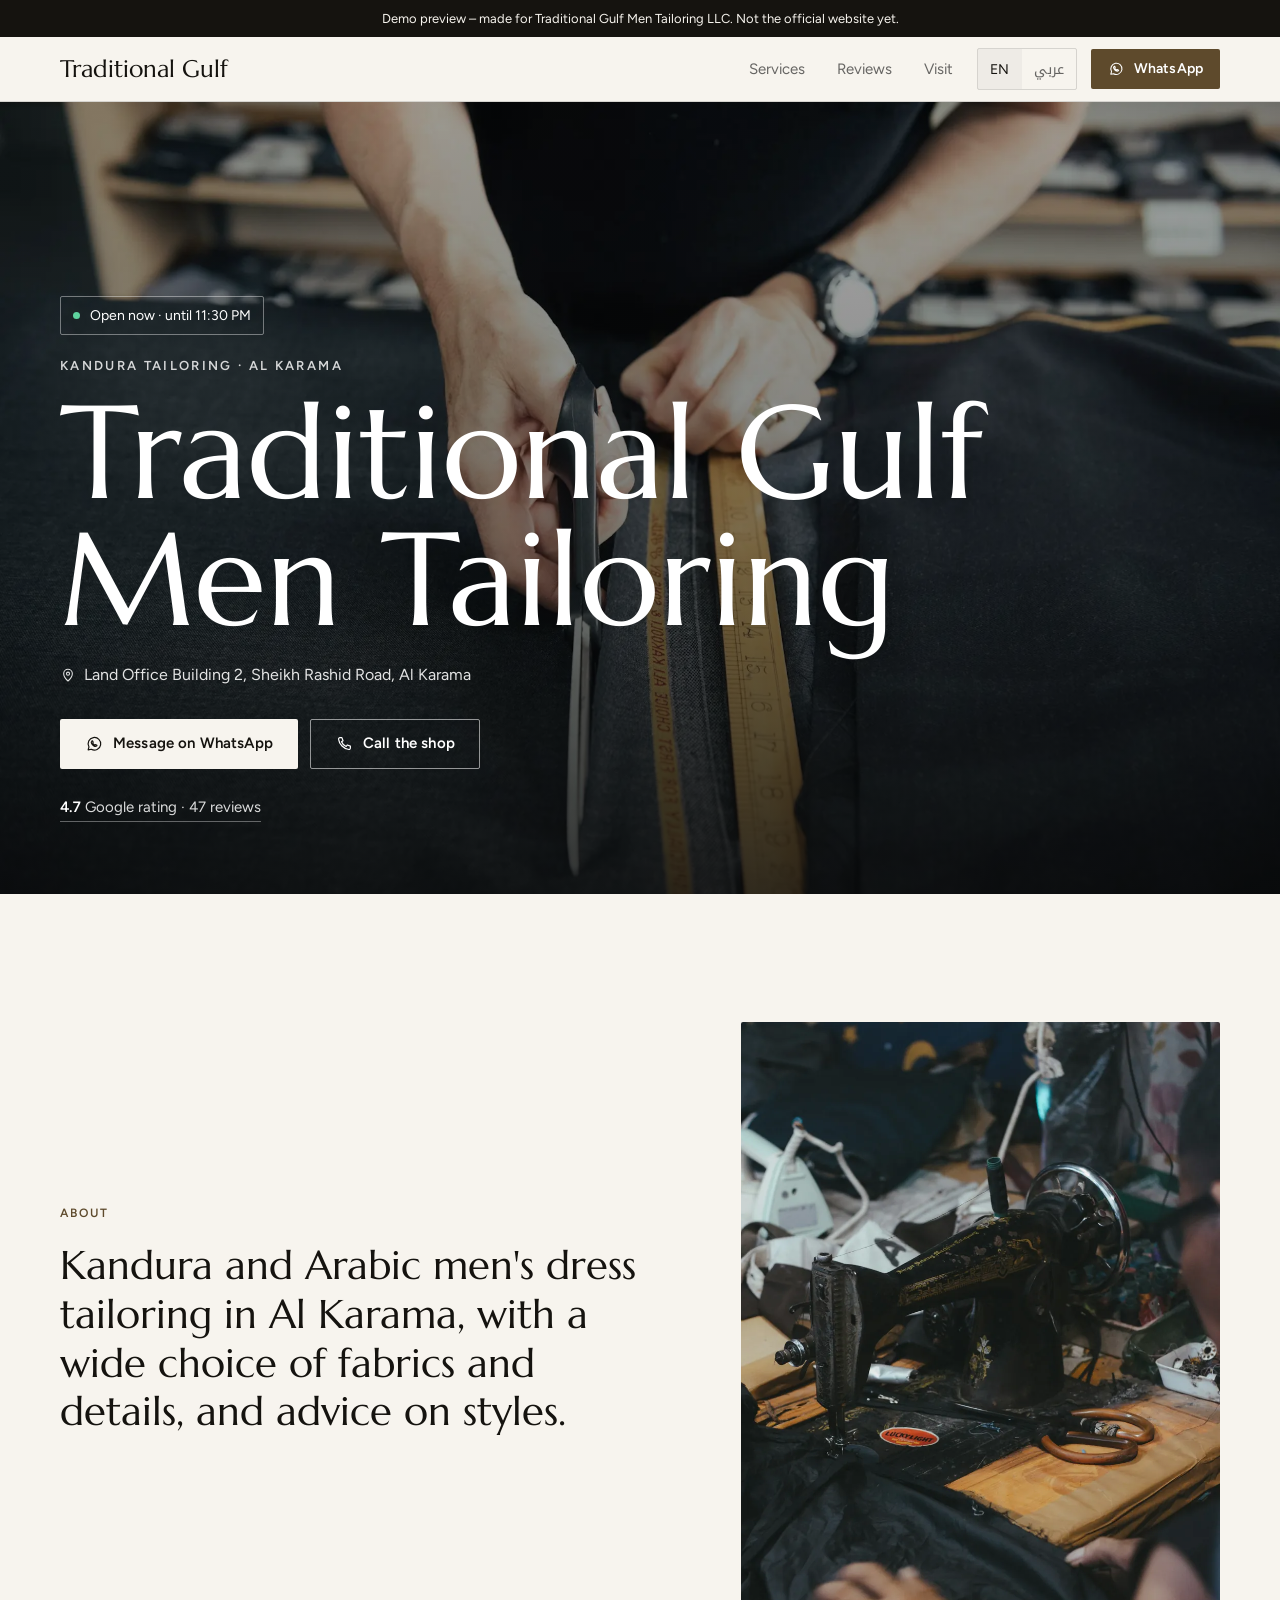
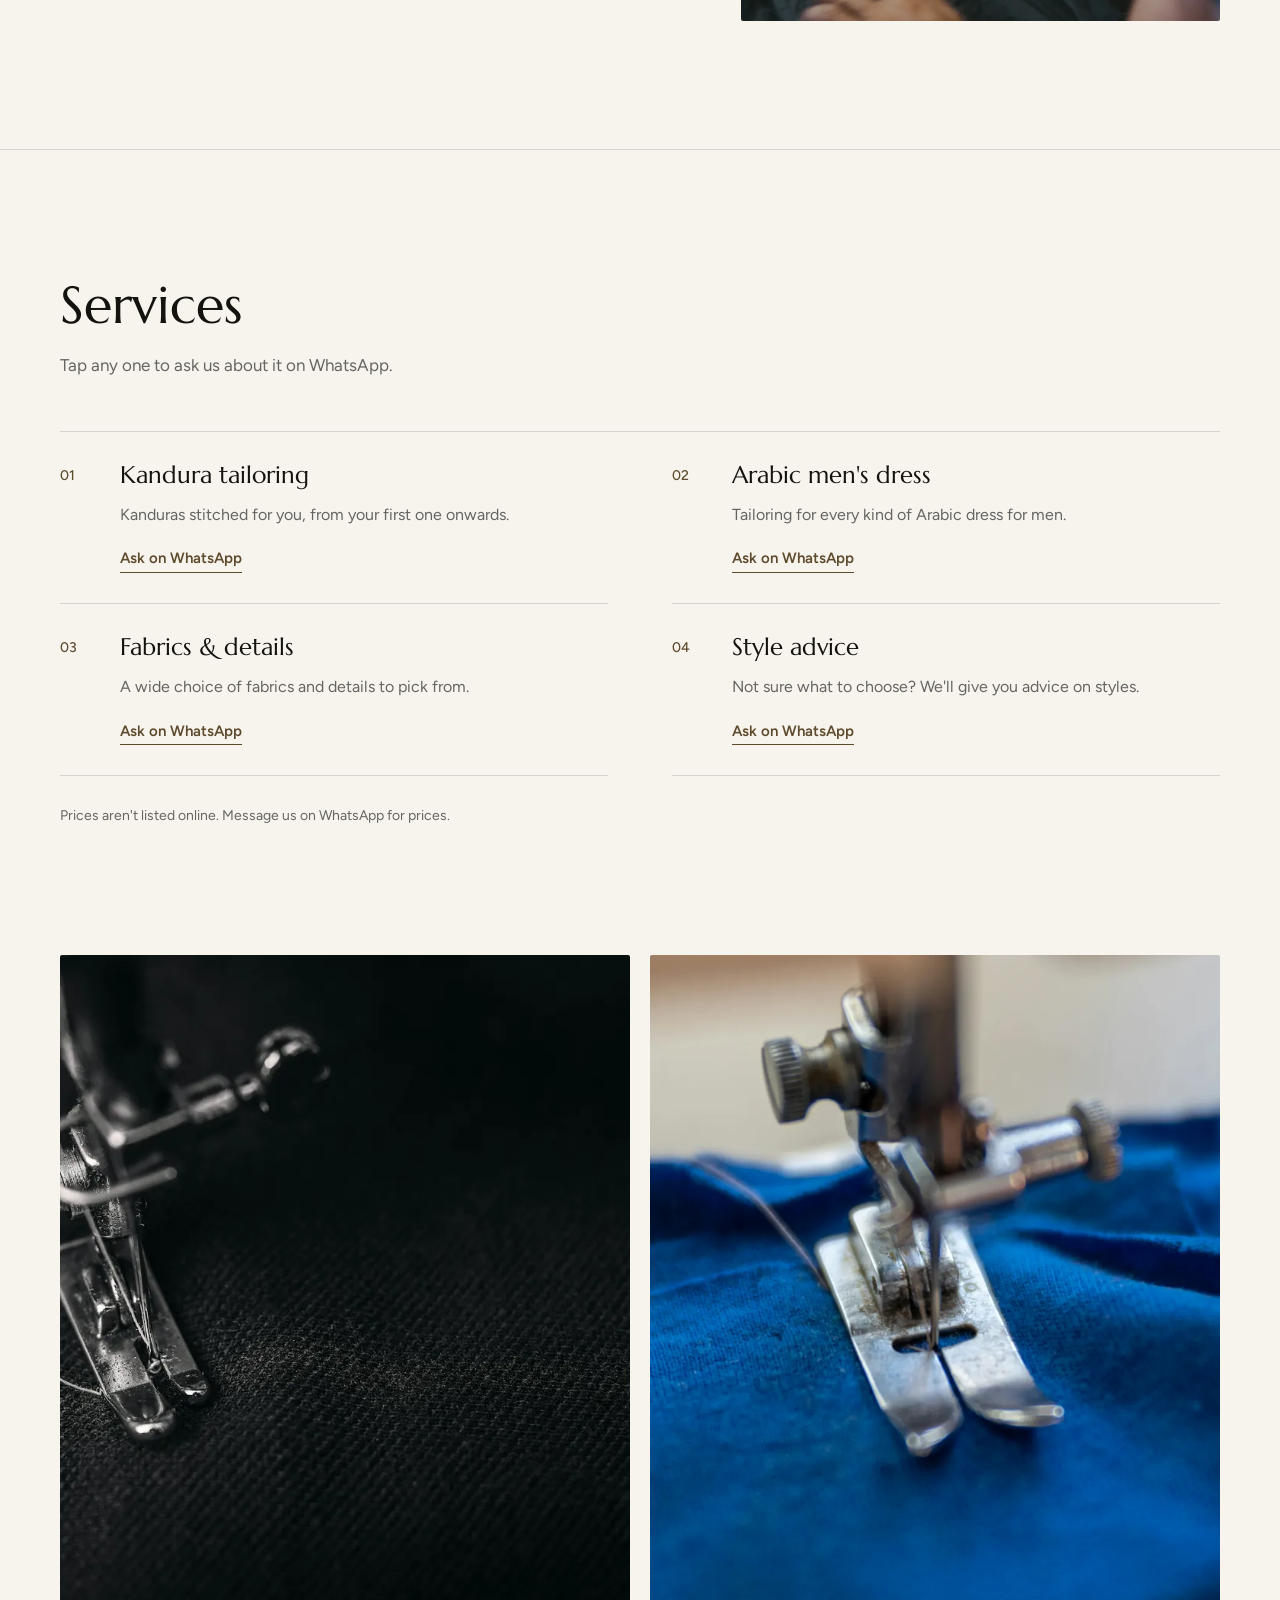
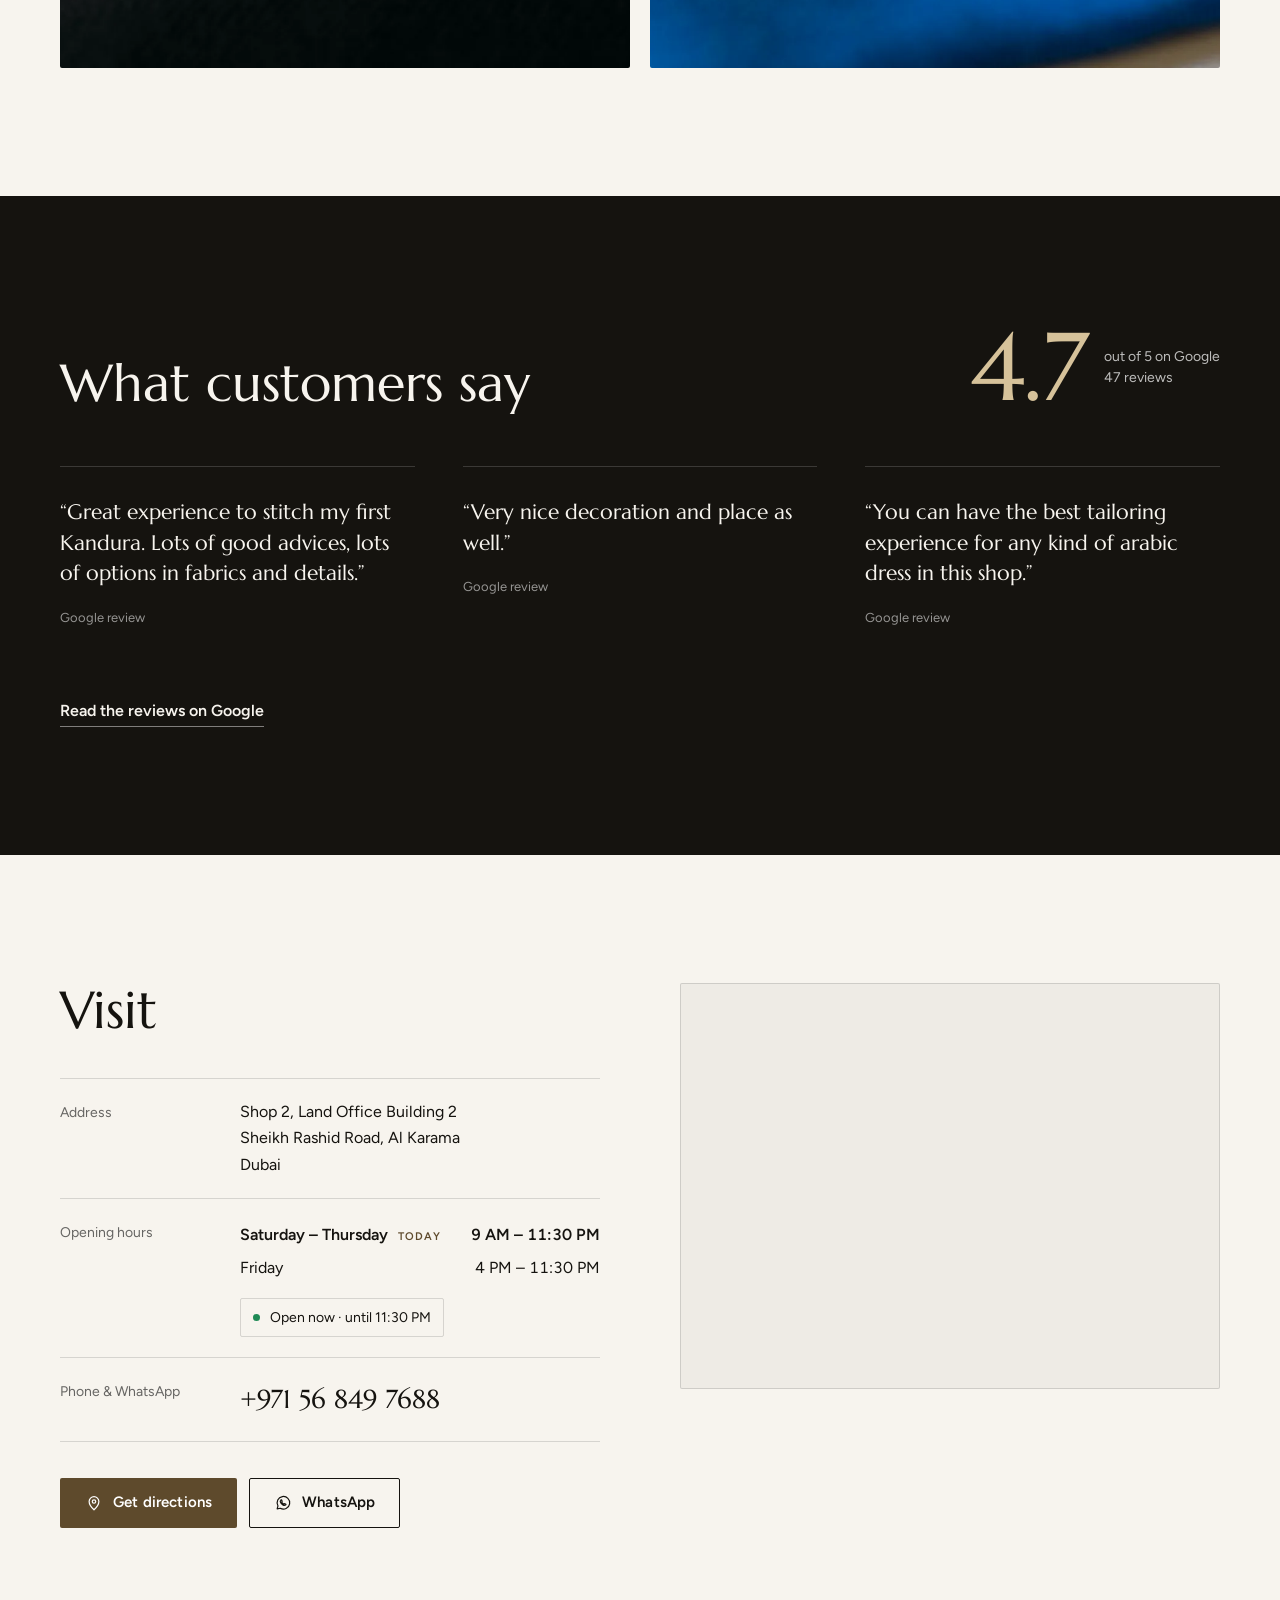
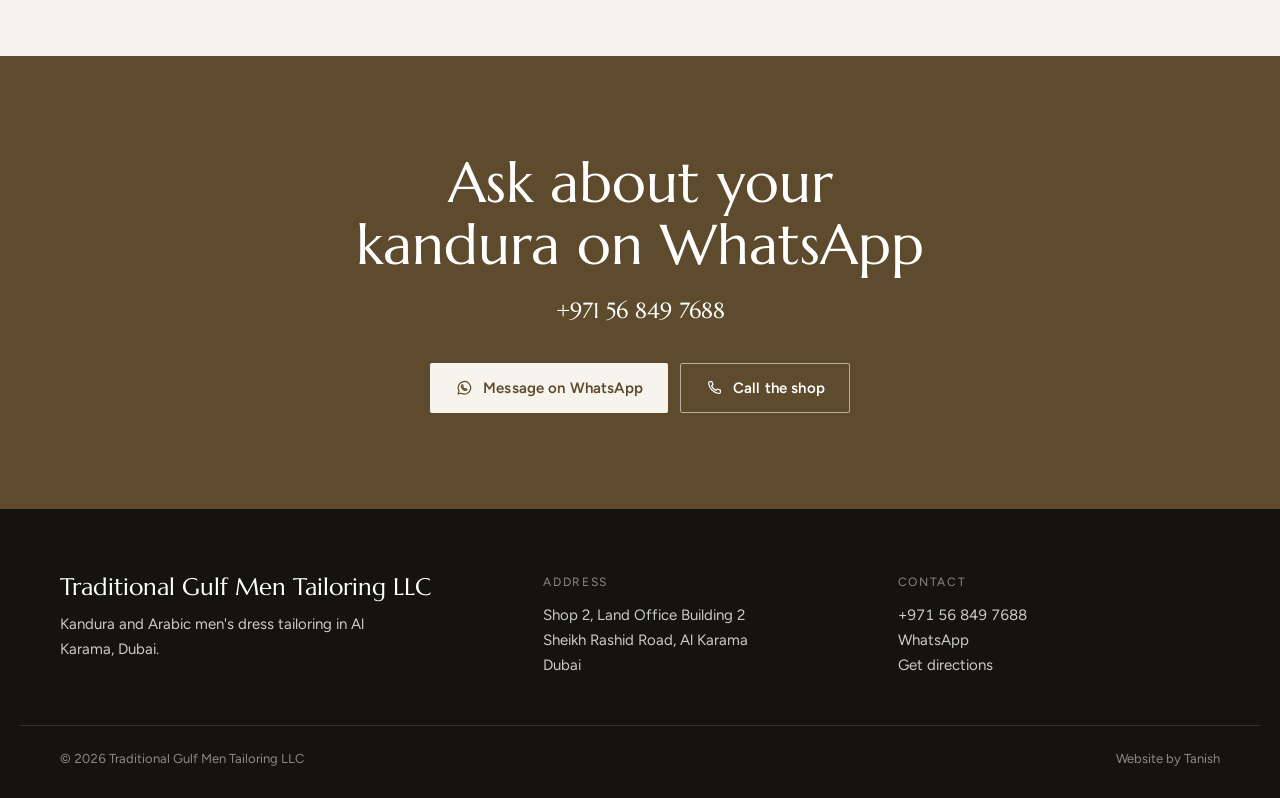
==== commit 76da6618: "Update demo website Co-Authored-By: Claude Opus 5.5 <noreply@anthropic.com>" ====
--- a/index.html
+++ b/index.html
@@ -3,36 +3,37 @@
 <head>
   <meta charset="utf-8">
   <meta name="viewport" content="width=device-width, initial-scale=1, viewport-fit=cover">
-  <title>Traditional Gulf Men Tailoring · Kandura tailoring in Al Karama, Dubai</title>
-  <meta name="description" content="Kandura and Arabic men's dress tailoring on Sheikh Rashid Road, Al Karama, Dubai, with a wide choice of fabrics and details and advice on styles. Rated 4.7 on Google.">
+  <title>Traditional Gulf Men Tailoring LLC · Kandura tailoring · Al Karama</title>
+  <meta name="description" content="Kandura and Arabic men’s dress tailoring in Al Karama, with a wide choice of fabrics and details, and advice on styles. Rated 4.7 on Google.">
   <meta name="robots" content="noindex">
-  <meta name="theme-color" content="#FAF7F1">
-
-  <link rel="icon" href="images/logo.svg" type="image/svg+xml">
-  <link rel="apple-touch-icon" href="images/apple-touch-icon.png">
+  <meta name="theme-color" content="#F7F4EE">
+
+  <link rel="icon" href="images/icon.png" type="image/png">
+  <link rel="apple-touch-icon" href="images/icon.png">
 
   <!-- Social sharing (WhatsApp, iMessage, X…). WhatsApp previews don't run JavaScript, so these are plain text. -->
   <meta property="og:type" content="website">
   <meta property="og:site_name" content="Traditional Gulf Men Tailoring LLC">
-  <meta property="og:title" content="Traditional Gulf Men Tailoring · Al Karama, Dubai">
-  <meta property="og:description" content="Kandura and Arabic men's dress tailoring, with a wide choice of fabrics and details and advice on styles. 4.7 on Google.">
+  <meta property="og:title" content="Traditional Gulf Men Tailoring LLC · Land Office Building 2, Sheikh Rashid Road, Al Karama">
+  <meta property="og:description" content="Kandura tailoring · Al Karama. 4.7 on Google (47 reviews) · Message on WhatsApp.">
   <meta property="og:url" content="https://tanish0212.github.io/gulf-men-tailoring-demo/">
   <meta property="og:image" content="https://tanish0212.github.io/gulf-men-tailoring-demo/images/og-image.jpg">
+  <meta property="og:image:secure_url" content="https://tanish0212.github.io/gulf-men-tailoring-demo/images/og-image.jpg">
   <meta property="og:image:type" content="image/jpeg">
   <meta property="og:image:width" content="1200">
   <meta property="og:image:height" content="630">
-  <meta property="og:image:alt" content="Traditional Gulf Men Tailoring, a kandura tailor in Al Karama, Dubai">
+  <meta property="og:image:alt" content="Traditional Gulf Men Tailoring LLC, Kandura tailoring · Al Karama">
   <meta name="twitter:card" content="summary_large_image">
-  <meta name="twitter:title" content="Traditional Gulf Men Tailoring · Al Karama, Dubai">
-  <meta name="twitter:description" content="Kandura and Arabic men's dress tailoring, with a wide choice of fabrics and details and advice on styles. 4.7 on Google.">
+  <meta name="twitter:title" content="Traditional Gulf Men Tailoring LLC · Land Office Building 2, Sheikh Rashid Road, Al Karama">
+  <meta name="twitter:description" content="Kandura tailoring · Al Karama. 4.7 on Google (47 reviews) · Message on WhatsApp.">
   <meta name="twitter:image" content="https://tanish0212.github.io/gulf-men-tailoring-demo/images/og-image.jpg">
 
   <link rel="preconnect" href="https://fonts.googleapis.com">
   <link rel="preconnect" href="https://fonts.gstatic.com" crossorigin>
-  <!-- Fonts load without blocking the first paint -->
-  <link rel="preload" as="style" href="https://fonts.googleapis.com/css2?family=Castoro:ital@0;1&amp;family=Karla:wght@400;500;600;700&amp;family=Reem+Kufi:wght@400;500;600;700&amp;family=Markazi+Text:wght@400;500;600&amp;display=swap">
-  <link rel="stylesheet" href="https://fonts.googleapis.com/css2?family=Castoro:ital@0;1&amp;family=Karla:wght@400;500;600;700&amp;family=Reem+Kufi:wght@400;500;600;700&amp;family=Markazi+Text:wght@400;500;600&amp;display=swap" media="print" onload="this.media='all'">
-  <noscript><link rel="stylesheet" href="https://fonts.googleapis.com/css2?family=Castoro:ital@0;1&amp;family=Karla:wght@400;500;600;700&amp;family=Reem+Kufi:wght@400;500;600;700&amp;family=Markazi+Text:wght@400;500;600&amp;display=swap"></noscript>
+  <link rel="preload" as="image" href="images/hero.webp" imagesrcset="images/hero-m.webp 1000w, images/hero.webp 2000w" imagesizes="100vw" fetchpriority="high">
+  <link rel="preload" as="style" href="https://fonts.googleapis.com/css2?family=Marcellus&amp;family=Figtree:wght@400;500;600&amp;family=Reem+Kufi:wght@500;600&amp;family=Noto+Kufi+Arabic:wght@400;500;600&amp;display=swap">
+  <link rel="stylesheet" href="https://fonts.googleapis.com/css2?family=Marcellus&amp;family=Figtree:wght@400;500;600&amp;family=Reem+Kufi:wght@500;600&amp;family=Noto+Kufi+Arabic:wght@400;500;600&amp;display=swap" media="print" onload="this.media='all'">
+  <noscript><link rel="stylesheet" href="https://fonts.googleapis.com/css2?family=Marcellus&amp;family=Figtree:wght@400;500;600&amp;family=Reem+Kufi:wght@500;600&amp;family=Noto+Kufi+Arabic:wght@400;500;600&amp;display=swap"></noscript>
   <link rel="stylesheet" href="style.css">
 </head>
 <body>
@@ -42,144 +43,117 @@
   <p class="demo-banner" data-t="demoBanner">Demo preview – made for Traditional Gulf Men Tailoring LLC. Not the official website yet.</p>
 
   <header class="site-header">
-    <div class="container header-inner">
-      <a class="brand" href="#top">
-        <img class="brand-mark" src="images/logo.svg" width="44" height="44" alt="">
-        <span class="brand-word">
-          <span class="brand-name" data-t="brandName">Traditional Gulf</span>
-          <span class="brand-sub" data-t="brandSub">Men Tailoring · Al Karama</span>
-        </span>
-        <span class="visually-hidden" data-shop="name">Traditional Gulf Men Tailoring LLC</span>
-      </a>
+    <div class="wrap header-inner">
+      <a class="wordmark" href="#top" data-t="brandName">Traditional Gulf</a>
       <nav class="nav" data-t-aria="navLabel" aria-label="Main">
         <a href="#services" data-t="navServices">Services</a>
-        <a href="#how" data-t="navHow">How it works</a>
         <a href="#reviews" data-t="navReviews">Reviews</a>
         <a href="#visit" data-t="navVisit">Visit</a>
       </nav>
       <div class="header-actions">
-        <div class="lang-toggle" role="group" data-t-aria="langLabel" aria-label="Language">
+        <div class="lang" role="group" data-t-aria="langLabel" aria-label="Language">
           <button type="button" data-lang="en" lang="en" aria-pressed="true">EN</button>
-          <span class="lang-sep" aria-hidden="true"></span>
           <button type="button" data-lang="ar" lang="ar" aria-pressed="false">عربي</button>
         </div>
-        <a class="btn btn-primary btn-sm js-wa" href="https://wa.me/971568497688?text=Hello%20Traditional%20Gulf%20Men%20Tailoring%2C%20I%20found%20you%20on%20your%20website%20and%20I%27d%20like%20to%20ask%20about%20tailoring." target="_blank" rel="noopener" data-t-aria="waAria" aria-label="Message Traditional Gulf Men Tailoring LLC on WhatsApp">
-          <svg class="icon" viewBox="0 0 24 24" width="18" height="18" aria-hidden="true"><use href="#i-wa"/></svg>
-          <span class="label-long" data-t="waShort">WhatsApp</span>
+        <a class="btn btn-solid btn-sm js-wa" href="https://wa.me/971568497688?text=Hello%20Traditional%20Gulf%2C%20I%20found%20you%20on%20your%20website%20and%20I%27d%20like%20to%20ask%20about%20your%20services." target="_blank" rel="noopener" data-t-aria="waAria" aria-label="Message Traditional Gulf Men Tailoring LLC on WhatsApp">
+          <svg class="ico" viewBox="0 0 24 24" width="16" height="16" aria-hidden="true"><use href="#i-wa"/></svg>
+          <span class="hide-sm" data-t="waShort">WhatsApp</span>
         </a>
       </div>
     </div>
   </header>
 
   <main id="main">
-    <!-- HERO -->
+    <!-- HERO: full-width photo, shop name over a dark overlay -->
     <section class="hero" id="top" aria-labelledby="hero-title">
-      <div class="container hero-grid">
-        <div class="hero-copy">
-          <p class="status js-status reveal"><span class="status-dot" aria-hidden="true"></span><span class="status-text"></span></p>
-          <p class="eyebrow reveal" data-t="heroEyebrow">Traditional Gulf Men Tailoring LLC</p>
-          <h1 class="hero-title js-hero-title" id="hero-title">Your kandura, tailored to you.</h1>
-          <p class="lead reveal" data-t="heroSub"></p>
-          <p class="place reveal">
-            <svg class="icon" viewBox="0 0 24 24" width="18" height="18" aria-hidden="true"><use href="#i-pin"/></svg>
-            <span data-t="heroPlace">Land Office Building 2, Sheikh Rashid Road, Al Karama</span>
-          </p>
-          <div class="actions reveal">
-            <a class="btn btn-primary js-wa" href="https://wa.me/971568497688?text=Hello%20Traditional%20Gulf%20Men%20Tailoring%2C%20I%20found%20you%20on%20your%20website%20and%20I%27d%20like%20to%20ask%20about%20tailoring." target="_blank" rel="noopener">
-              <svg class="icon" viewBox="0 0 24 24" width="20" height="20" aria-hidden="true"><use href="#i-wa"/></svg>
-              <span data-t="waCta">Message on WhatsApp</span><span class="visually-hidden js-newtab"></span>
-            </a>
-            <a class="btn btn-ghost js-dir" href="https://www.google.com/maps/search/?api=1&amp;query=Traditional+Gulf+Men+Tailoring+LLC+Sheikh+Rashid+Road+Al+Karama+Dubai" target="_blank" rel="noopener">
-              <svg class="icon" viewBox="0 0 24 24" width="20" height="20" aria-hidden="true"><use href="#i-pin"/></svg>
-              <span data-t="directions">Get Directions</span><span class="visually-hidden js-newtab"></span>
-            </a>
-          </div>
-          <a class="rating js-rating js-reviews reveal" href="#reviews"></a>
-        </div>
-        <figure class="hero-media reveal">
-          <div class="frame">
-            <img class="js-img" data-img="hero" src="images/kandura-arch.svg" alt="" width="480" height="600" fetchpriority="high">
-          </div>
-          <figcaption class="media-caption" data-t="heroCaption">الخليج التقليدي للخياطة الرجالية</figcaption>
+      <picture class="hero-photo">
+        <source media="(max-width: 700px)" srcset="images/hero-m.webp">
+        <img class="js-img" data-img="hero" src="images/hero.webp" alt="Cutting dark fabric with tailor’s scissors" width="2000" height="1250" fetchpriority="high">
+      </picture>
+      <div class="hero-shade" aria-hidden="true"></div>
+      <div class="wrap hero-inner">
+        <p class="status js-status"><span class="status-dot" aria-hidden="true"></span><span class="status-text"></span></p>
+        <p class="hero-kicker" data-t="kicker">Kandura tailoring · Al Karama</p>
+        <h1 class="hero-name" id="hero-title" data-t="heroName">Traditional Gulf Men Tailoring</h1>
+        <p class="hero-place">
+          <svg class="ico" viewBox="0 0 24 24" width="16" height="16" aria-hidden="true"><use href="#i-pin"/></svg>
+          <span data-t="heroPlace">Land Office Building 2, Sheikh Rashid Road, Al Karama</span>
+        </p>
+        <div class="actions">
+          <a class="btn btn-light js-wa" href="https://wa.me/971568497688?text=Hello%20Traditional%20Gulf%2C%20I%20found%20you%20on%20your%20website%20and%20I%27d%20like%20to%20ask%20about%20your%20services." target="_blank" rel="noopener">
+            <svg class="ico" viewBox="0 0 24 24" width="18" height="18" aria-hidden="true"><use href="#i-wa"/></svg>
+            <span data-t="waCta">Message on WhatsApp</span><span class="visually-hidden js-newtab"></span>
+          </a>
+          <a class="btn btn-line-light js-tel" href="tel:+971568497688">
+            <svg class="ico" viewBox="0 0 24 24" width="18" height="18" aria-hidden="true"><use href="#i-phone"/></svg>
+            <span data-t="callCta">Call us</span>
+          </a>
+        </div>
+        <a class="hero-rating js-reviews" href="https://www.google.com/maps/search/?api=1&amp;query=Traditional+Gulf+Men+Tailoring+LLC+Sheikh+Rashid+Road+Al+Karama+Dubai" target="_blank" rel="noopener"><span class="num">4.7</span> <span data-t="ratingShort">Google rating</span> · <span data-t="ratingCount">47 reviews</span><span class="visually-hidden js-newtab"></span></a>
+      </div>
+    </section>
+
+    <!-- INTRO -->
+    <section class="section intro" aria-labelledby="intro-title">
+      <div class="wrap intro-grid">
+        <div class="intro-copy reveal">
+          <p class="label" data-t="introLabel">About</p>
+          <h2 class="intro-lead" id="intro-title" data-t="intro">Kandura and Arabic men&#x27;s dress tailoring in Al Karama, with a wide choice of fabrics and details, and advice on styles.</h2>
+          <div class="story js-story"></div>
+          <dl class="facts js-facts"></dl>
+        </div>
+        <figure class="intro-photo reveal">
+          <img class="js-img" data-img="intro" src="images/photo-1.webp" alt="A classic sewing machine at work" width="1120" height="1400" loading="lazy" decoding="async">
         </figure>
       </div>
     </section>
 
-    <!-- QUICK FACTS -->
-    <section class="strip" data-t-aria="stripAria" aria-label="Quick facts">
-      <div class="container strip-grid">
-        <div class="strip-item">
-          <span class="strip-label" data-t="stripServicesLabel">Services</span>
-          <span class="strip-value" data-t="stripServices"></span>
-        </div>
-        <div class="strip-item">
-          <span class="strip-label" data-t="stripHoursLabel">Hours</span>
-          <span class="strip-value js-strip-hours"></span>
-        </div>
-        <div class="strip-item">
-          <span class="strip-label" data-t="stripRatingLabel">Google rating</span>
-          <span class="strip-value"><span class="js-stars"></span> <span class="num" data-t="stripRating"></span></span>
-        </div>
-      </div>
-    </section>
-
     <!-- SERVICES -->
-    <section class="section" id="services" aria-labelledby="services-title">
-      <div class="container">
+    <section class="section services-section" id="services" aria-labelledby="services-title">
+      <div class="wrap">
         <header class="section-head reveal">
-          <p class="kicker"><span class="kicker-num">01</span><span data-t="servicesKicker">Services</span></p>
-          <h2 id="services-title" data-t="servicesTitle">Tailored the Gulf way.</h2>
+          <h2 id="services-title" data-t="servicesTitle">Services</h2>
           <p class="section-intro" data-t="servicesIntro"></p>
         </header>
-        <ul class="services js-services" role="list"></ul>
-        <p class="quote-note reveal" data-t="quoteNote"></p>
-      </div>
-    </section>
-
-    <!-- HOW IT WORKS -->
-    <section class="section section-alt" id="how" aria-labelledby="how-title">
-      <div class="container">
-        <header class="section-head reveal">
-          <p class="kicker"><span class="kicker-num">02</span><span data-t="howKicker">How it works</span></p>
-          <h2 id="how-title" data-t="howTitle">Three simple steps.</h2>
-        </header>
-        <ol class="steps js-steps" role="list"></ol>
+        <ol class="services js-services" role="list"></ol>
+        <p class="note reveal" data-t="quoteNote"></p>
+      </div>
+    </section>
+
+    <!-- PHOTOS -->
+    <section class="gallery" aria-label="Photos">
+      <div class="wrap">
+        <div class="gallery-grid gallery-grid--2 reveal">
+          <img class="js-img" data-img="photo-2" src="images/photo-2.webp" alt="A sewing machine foot on dark fabric" width="1120" height="1400" loading="lazy" decoding="async">
+          <img class="js-img" data-img="photo-3" src="images/photo-3.webp" alt="Stitching a seam on blue fabric" width="1120" height="1400" loading="lazy" decoding="async">
+        </div>
       </div>
     </section>
 
     <!-- REVIEWS -->
-    <section class="section section-reviews" id="reviews" aria-labelledby="reviews-title">
-      <div class="container">
+    <section class="section reviews-section" id="reviews" aria-labelledby="reviews-title">
+      <div class="wrap">
         <div class="reviews-head reveal">
           <div>
-            <p class="kicker"><span class="kicker-num">03</span><span data-t="reviewsKicker">Reviews</span></p>
-            <h2 id="reviews-title" data-t="reviewsTitle">In our customers' words.</h2>
+            <h2 id="reviews-title" data-t="reviewsTitle">What customers say</h2>
+            <p class="reviews-sub js-reviews-sub"></p>
           </div>
           <div class="score">
-            <span class="score-value js-score" lang="en" dir="ltr">4.7</span>
-            <div class="score-meta">
-              <span class="js-stars score-stars"></span>
-              <span class="score-count num" data-t="basedOn">47 reviews on Google</span>
-              <a class="text-link js-reviews" href="#reviews">
-                <span data-t="readMore">Read more on Google</span><span class="visually-hidden js-newtab"></span>
-                <svg class="icon icon-arrow" viewBox="0 0 24 24" width="18" height="18" aria-hidden="true"><use href="#i-arrow"/></svg>
-              </a>
-            </div>
+            <span class="score-value num" lang="en" dir="ltr">4.7</span>
+            <span class="score-meta"><span data-t="outOf">out of 5 on Google</span><br><span data-t="ratingCount">47 reviews</span></span>
           </div>
         </div>
         <ul class="reviews js-reviews-list" role="list"></ul>
+        <a class="text-link js-reviews reveal" href="https://www.google.com/maps/search/?api=1&amp;query=Traditional+Gulf+Men+Tailoring+LLC+Sheikh+Rashid+Road+Al+Karama+Dubai" target="_blank" rel="noopener"><span data-t="readMore">Read the reviews on Google</span><span class="visually-hidden js-newtab"></span></a>
       </div>
     </section>
 
     <!-- VISIT -->
-    <section class="section section-visit" id="visit" aria-labelledby="visit-title">
-      <div class="container visit-grid">
-        <div class="visit-copy">
-          <header class="section-head reveal">
-            <p class="kicker"><span class="kicker-num">04</span><span data-t="visitKicker">Visit</span></p>
-            <h2 id="visit-title" data-t="visitTitle">Find us.</h2>
-          </header>
-          <dl class="visit-info reveal">
+    <section class="section visit-section" id="visit" aria-labelledby="visit-title">
+      <div class="wrap visit-grid">
+        <div class="visit-copy reveal">
+          <h2 id="visit-title" data-t="visitTitle">Visit</h2>
+          <dl class="info">
             <div>
               <dt data-t="addressLabel">Address</dt>
               <dd><address class="js-address"></address></dd>
@@ -188,7 +162,7 @@
               <dt data-t="hoursLabel">Opening hours</dt>
               <dd>
                 <table class="hours js-hours"></table>
-                <span class="status status--inline js-status"><span class="status-dot" aria-hidden="true"></span><span class="status-text"></span></span>
+                <p class="status status--ink js-status"><span class="status-dot" aria-hidden="true"></span><span class="status-text"></span></p>
               </dd>
             </div>
             <div>
@@ -196,36 +170,35 @@
               <dd><a class="phone-link js-tel js-phone" href="tel:+971568497688">+971 56 849 7688</a></dd>
             </div>
           </dl>
-          <div class="actions reveal">
-            <a class="btn btn-primary js-dir" href="https://www.google.com/maps/search/?api=1&amp;query=Traditional+Gulf+Men+Tailoring+LLC+Sheikh+Rashid+Road+Al+Karama+Dubai" target="_blank" rel="noopener">
-              <svg class="icon" viewBox="0 0 24 24" width="20" height="20" aria-hidden="true"><use href="#i-pin"/></svg>
-              <span data-t="directions">Get Directions</span><span class="visually-hidden js-newtab"></span>
+          <div class="actions">
+            <a class="btn btn-solid js-dir" href="https://www.google.com/maps/search/?api=1&amp;query=Traditional+Gulf+Men+Tailoring+LLC+Sheikh+Rashid+Road+Al+Karama+Dubai" target="_blank" rel="noopener">
+              <svg class="ico" viewBox="0 0 24 24" width="18" height="18" aria-hidden="true"><use href="#i-pin"/></svg>
+              <span data-t="directions">Get directions</span><span class="visually-hidden js-newtab"></span>
             </a>
-            <a class="btn btn-ghost js-wa" href="https://wa.me/971568497688?text=Hello%20Traditional%20Gulf%20Men%20Tailoring%2C%20I%20found%20you%20on%20your%20website%20and%20I%27d%20like%20to%20ask%20about%20tailoring." target="_blank" rel="noopener">
-              <svg class="icon" viewBox="0 0 24 24" width="20" height="20" aria-hidden="true"><use href="#i-wa"/></svg>
+            <a class="btn btn-line js-wa" href="https://wa.me/971568497688?text=Hello%20Traditional%20Gulf%2C%20I%20found%20you%20on%20your%20website%20and%20I%27d%20like%20to%20ask%20about%20your%20services." target="_blank" rel="noopener">
+              <svg class="ico" viewBox="0 0 24 24" width="18" height="18" aria-hidden="true"><use href="#i-wa"/></svg>
               <span data-t="waShort">WhatsApp</span><span class="visually-hidden js-newtab"></span>
             </a>
           </div>
         </div>
         <div class="map reveal">
-          <iframe class="js-map" title="Map" width="600" height="380" loading="lazy" referrerpolicy="no-referrer-when-downgrade" allowfullscreen></iframe>
-        </div>
-      </div>
-    </section>
-
-    <!-- CLOSING CTA -->
-    <section class="cta-band" aria-labelledby="cta-title">
-      <div class="container cta-inner reveal">
-        <div class="motif" aria-hidden="true"><svg viewBox="0 0 120 32" width="120" height="32"><g fill="none" stroke="currentColor" stroke-width="1.6"><rect x="51" y="7" width="18" height="18"/><path d="M60 3.3L72.7 16L60 28.7L47.3 16Z"/><circle cx="60" cy="16" r="3" fill="currentColor"/><path d="M8 16h30M82 16h30"/><path d="M38 16l4-4 4 4-4 4ZM74 16l4-4 4 4-4 4Z"/></g></svg></div>
-        <h2 id="cta-title" class="cta-title" data-t="ctaTitle"></h2>
-        <p class="cta-sub" data-t="ctaSub"></p>
+          <iframe class="js-map" title="Map" width="640" height="480" loading="lazy" referrerpolicy="no-referrer-when-downgrade" allowfullscreen></iframe>
+        </div>
+      </div>
+    </section>
+
+    <!-- CLOSING -->
+    <section class="closing" aria-labelledby="closing-title">
+      <div class="wrap closing-inner reveal">
+        <h2 id="closing-title" class="closing-title" data-t="closingTitle">Ask about your kandura on WhatsApp</h2>
+        <p class="closing-phone"><a class="js-tel js-phone" href="tel:+971568497688">+971 56 849 7688</a></p>
         <div class="actions actions--center">
-          <a class="btn btn-primary js-wa" href="https://wa.me/971568497688?text=Hello%20Traditional%20Gulf%20Men%20Tailoring%2C%20I%20found%20you%20on%20your%20website%20and%20I%27d%20like%20to%20ask%20about%20tailoring." target="_blank" rel="noopener">
-            <svg class="icon" viewBox="0 0 24 24" width="20" height="20" aria-hidden="true"><use href="#i-wa"/></svg>
+          <a class="btn btn-light js-wa" href="https://wa.me/971568497688?text=Hello%20Traditional%20Gulf%2C%20I%20found%20you%20on%20your%20website%20and%20I%27d%20like%20to%20ask%20about%20your%20services." target="_blank" rel="noopener">
+            <svg class="ico" viewBox="0 0 24 24" width="18" height="18" aria-hidden="true"><use href="#i-wa"/></svg>
             <span data-t="waCta">Message on WhatsApp</span><span class="visually-hidden js-newtab"></span>
           </a>
-          <a class="btn btn-ghost js-tel" href="tel:+971568497688">
-            <svg class="icon" viewBox="0 0 24 24" width="20" height="20" aria-hidden="true"><use href="#i-phone"/></svg>
+          <a class="btn btn-line-light js-tel" href="tel:+971568497688">
+            <svg class="ico" viewBox="0 0 24 24" width="18" height="18" aria-hidden="true"><use href="#i-phone"/></svg>
             <span data-t="callCta">Call us</span>
           </a>
         </div>
@@ -234,47 +207,41 @@
   </main>
 
   <footer class="site-footer">
-    <div class="container footer-grid">
-      <div class="footer-brand">
-        <img src="images/logo-light.svg" width="56" height="56" alt="">
-        <div>
-          <p class="footer-name" data-t="footerName">Traditional Gulf Men Tailoring LLC</p>
-          <p class="footer-tag" data-t="footerTag"></p>
-        </div>
-      </div>
-      <div class="footer-col">
+    <div class="wrap footer-grid">
+      <div>
+        <p class="footer-name" data-t="footerName">Traditional Gulf Men Tailoring LLC</p>
+        <p class="footer-tag" data-t="footerTag"></p>
+      </div>
+      <div>
         <p class="footer-label" data-t="addressLabel">Address</p>
         <address class="js-address"></address>
       </div>
-      <div class="footer-col">
+      <div>
         <p class="footer-label" data-t="footerContact">Contact</p>
         <p><a class="js-tel js-phone" href="tel:+971568497688">+971 56 849 7688</a></p>
-        <p><a class="js-wa" href="https://wa.me/971568497688?text=Hello%20Traditional%20Gulf%20Men%20Tailoring%2C%20I%20found%20you%20on%20your%20website%20and%20I%27d%20like%20to%20ask%20about%20tailoring." target="_blank" rel="noopener"><span data-t="waShort">WhatsApp</span><span class="visually-hidden js-newtab"></span></a></p>
-        <p><a class="js-dir" href="https://www.google.com/maps/search/?api=1&amp;query=Traditional+Gulf+Men+Tailoring+LLC+Sheikh+Rashid+Road+Al+Karama+Dubai" target="_blank" rel="noopener"><span data-t="directions">Get Directions</span><span class="visually-hidden js-newtab"></span></a></p>
+        <p><a class="js-wa" href="https://wa.me/971568497688?text=Hello%20Traditional%20Gulf%2C%20I%20found%20you%20on%20your%20website%20and%20I%27d%20like%20to%20ask%20about%20your%20services." target="_blank" rel="noopener"><span data-t="waShort">WhatsApp</span><span class="visually-hidden js-newtab"></span></a></p>
+        <p><a class="js-dir" href="https://www.google.com/maps/search/?api=1&amp;query=Traditional+Gulf+Men+Tailoring+LLC+Sheikh+Rashid+Road+Al+Karama+Dubai" target="_blank" rel="noopener"><span data-t="directions">Get directions</span><span class="visually-hidden js-newtab"></span></a></p>
       </div>
     </div>
-    <div class="container footer-bottom">
+    <div class="wrap footer-bottom">
       <p>© <span class="js-year num"></span> <span lang="en" data-shop="name">Traditional Gulf Men Tailoring LLC</span></p>
       <p data-t="credit">Website by Tanish</p>
     </div>
   </footer>
 
-  <a class="fab js-wa" href="https://wa.me/971568497688?text=Hello%20Traditional%20Gulf%20Men%20Tailoring%2C%20I%20found%20you%20on%20your%20website%20and%20I%27d%20like%20to%20ask%20about%20tailoring." target="_blank" rel="noopener" data-t-aria="waAria" aria-label="Message Traditional Gulf Men Tailoring LLC on WhatsApp">
-    <svg viewBox="0 0 24 24" width="28" height="28" aria-hidden="true"><use href="#i-wa"/></svg>
+  <a class="fab js-wa" href="https://wa.me/971568497688?text=Hello%20Traditional%20Gulf%2C%20I%20found%20you%20on%20your%20website%20and%20I%27d%20like%20to%20ask%20about%20your%20services." target="_blank" rel="noopener" data-t-aria="waAria" aria-label="Message Traditional Gulf Men Tailoring LLC on WhatsApp">
+    <svg viewBox="0 0 24 24" width="24" height="24" aria-hidden="true"><use href="#i-wa"/></svg>
   </a>
 
-  <!-- Icon set (drawn for this site, stroke only) -->
+  <!-- The only icons: WhatsApp, phone, map pin -->
   <svg width="0" height="0" style="position:absolute" aria-hidden="true" focusable="false">
-    <symbol id="i-wa" viewBox="0 0 24 24"><g fill="none" stroke="currentColor" stroke-width="1.7" stroke-linecap="round" stroke-linejoin="round"><path d="M4.2 19.8l1.1-3.9A8.4 8.4 0 1 1 8.4 19z"/><path d="M9 8.3c.2-.5.6-.6 1-.5l.9 2-.7.9c.5 1.2 1.5 2.2 2.8 2.8l.9-.7 2 .9c.1.4 0 .8-.5 1.1-.9.6-2.1.6-3.6-.2a8.4 8.4 0 0 1-2.9-2.9c-.8-1.5-.8-2.7.1-3.4z"/></g></symbol>
-    <symbol id="i-pin" viewBox="0 0 24 24"><g fill="none" stroke="currentColor" stroke-width="1.7" stroke-linecap="round" stroke-linejoin="round"><path d="M12 21s-6.5-5.8-6.5-11a6.5 6.5 0 0 1 13 0c0 5.2-6.5 11-6.5 11Z"/><circle cx="12" cy="10" r="2.3"/></g></symbol>
-    <symbol id="i-phone" viewBox="0 0 24 24"><path fill="none" stroke="currentColor" stroke-width="1.7" stroke-linecap="round" stroke-linejoin="round" d="M6.6 3.5h2.6l1.5 4.2-2 1.4a10.6 10.6 0 0 0 6.2 6.2l1.4-2 4.2 1.5v2.6a1.9 1.9 0 0 1-2 1.9A16.2 16.2 0 0 1 4.7 5.5a1.9 1.9 0 0 1 1.9-2Z"/></symbol>
-    <symbol id="i-arrow" viewBox="0 0 24 24"><path fill="none" stroke="currentColor" stroke-width="1.7" stroke-linecap="round" stroke-linejoin="round" d="M4.5 12h15M14 6.5l5.5 5.5-5.5 5.5"/></symbol>
-    <symbol id="i-store" viewBox="0 0 24 24"><g fill="none" stroke="currentColor" stroke-width="1.6" stroke-linecap="round" stroke-linejoin="round"><path d="M5 21V10Q5 6 12 3Q19 6 19 10V21M3 21h18"/><path d="M10 21v-5h4v5"/></g></symbol>
-    <symbol id="i-kandura" viewBox="0 0 24 24"><g fill="none" stroke="currentColor" stroke-width="1.6" stroke-linecap="round" stroke-linejoin="round"><path d="M12 3Q10 3 9.5 4L5 6.5 4 13h2.5L7 8v13h10V8l.5 5H20l-1-6.5L14.5 4Q14 3 12 3Z"/><path d="M12 5v5"/></g></symbol>
+    <symbol id="i-wa" viewBox="0 0 24 24"><g fill="none" stroke="currentColor" stroke-width="1.6" stroke-linecap="round" stroke-linejoin="round"><path d="M4.2 19.8l1.1-3.9A8.4 8.4 0 1 1 8.4 19z"/><path d="M9 8.3c.2-.5.6-.6 1-.5l.9 2-.7.9c.5 1.2 1.5 2.2 2.8 2.8l.9-.7 2 .9c.1.4 0 .8-.5 1.1-.9.6-2.1.6-3.6-.2a8.4 8.4 0 0 1-2.9-2.9c-.8-1.5-.8-2.7.1-3.4z"/></g></symbol>
+    <symbol id="i-pin" viewBox="0 0 24 24"><g fill="none" stroke="currentColor" stroke-width="1.6" stroke-linecap="round" stroke-linejoin="round"><path d="M12 21s-6.5-5.8-6.5-11a6.5 6.5 0 0 1 13 0c0 5.2-6.5 11-6.5 11Z"/><circle cx="12" cy="10" r="2.3"/></g></symbol>
+    <symbol id="i-phone" viewBox="0 0 24 24"><path fill="none" stroke="currentColor" stroke-width="1.6" stroke-linecap="round" stroke-linejoin="round" d="M6.6 3.5h2.6l1.5 4.2-2 1.4a10.6 10.6 0 0 0 6.2 6.2l1.4-2 4.2 1.5v2.6a1.9 1.9 0 0 1-2 1.9A16.2 16.2 0 0 1 4.7 5.5a1.9 1.9 0 0 1 1.9-2Z"/></symbol>
   </svg>
 
   <noscript>
-    <div class="noscript">Traditional Gulf Men Tailoring LLC · Shop 2, Land Office Building 2, Sheikh Rashid Road, Al Karama, Dubai · <a href="https://wa.me/971568497688">WhatsApp +971 56 849 7688</a></div>
+    <div class="noscript">Traditional Gulf Men Tailoring LLC · Shop 2, Land Office Building 2, Sheikh Rashid Road, Al Karama · <a href="https://wa.me/971568497688">WhatsApp +971 56 849 7688</a></div>
   </noscript>
 
   <script src="script.js"></script>
--- a/style.css
+++ b/style.css
@@ -1,593 +1,243 @@
-/* Traditional Gulf Men Tailoring LLC — stylesheet. Sand + white + deep olive + bronze; mashrabiya eight-point-star lattice, a pointed-arch window, a kandura. */
+/* Traditional Gulf Men Tailoring LLC: editorial design. Two brand colours: #5E4A2C / #D6C29A. */
 
 :root {
-  --bg: #FAF7F1; --surface: #FFFFFF; --alt: #EFE6D6; --line: #E6DCCB; --line-2: #D2C3A8;
-  --ink: #353B25; --muted: #6B6556;
-  --accent: #7D5629; --accent-hi: #664620; --on-accent: #FFFFFF;
-  --deep: #353B25; --on-deep: #EFE6D6; --on-deep-muted: #C2BBA6; --deep-line: rgba(239, 230, 214, .16);
-  --star: #7D5629;
-  --open: #3F7D4A; --open-ring: rgba(63, 125, 74, .16); --closed: #A29A88;
-  --header-bg: #FAF7F1; --card-shadow: 0 24px 44px -32px rgba(53, 59, 37, .45); --fab-shadow: rgba(53, 59, 37, .45);
-  --f-display: "Castoro", Georgia, serif;
-  --f-body: "Karla", system-ui, -apple-system, "Segoe UI", sans-serif;
-  --f-ui: "Karla", system-ui, sans-serif;
-  --f-num: "Karla", system-ui, sans-serif;
-  --f-quote: "Castoro", Georgia, serif;
-  --f-brand: "Castoro", Georgia, serif;
-  --f-ar: "Markazi Text", "Noto Naskh Arabic", serif;
-  --f-ar-display: "Reem Kufi", "Segoe UI", Tahoma, sans-serif;
-  --gutter: 20px; --max: 1200px; --header-h: 72px; --radius: 0; --btn-radius: 0;
-  --ease: cubic-bezier(.2, .65, .2, 1); --svc-cols: 4;
+  --accent: #5E4A2C; --accent-2: #D6C29A; --on-accent: #FFFFFF;
+  --ink: #15130F; --paper: #F7F4EE; --paper-2: rgba(0, 0, 0, .035);
+  --muted: rgba(20, 20, 20, .64); --line: rgba(20, 20, 20, .14);
+  --f-display: "Marcellus", Georgia, "Times New Roman", serif; --f-body: "Figtree", system-ui, -apple-system, "Segoe UI", sans-serif; --f-quote: "Marcellus", Georgia, "Times New Roman", serif;
+  --f-ar: "Noto Kufi Arabic", "Segoe UI", Tahoma, sans-serif; --f-ar-display: "Reem Kufi", "Segoe UI", Tahoma, sans-serif;
+  --display-weight: 400; --ar-display-weight: 600; --display-tracking: 0;
+  --radius: 2px; --hero-pos: 50% 50%;
   color-scheme: light;
 }
 
-/* =====================================================================
-   Base layout (shared structure). The theme block at the end of this
-   file gives the site its own look. Mobile-first; logical properties
-   (inline/block) so Arabic RTL mirrors automatically.
-   ===================================================================== */
-
+/* ======================================================================
+   Shared editorial stylesheet. Each site sets only the variables above
+   this block: two brand colours (--accent, --accent-2), near-black ink,
+   off-white paper, and its fonts. No shadows, no gradients except the
+   photo overlay, 1px rules, small radius, fades only.
+   ====================================================================== */
 *, *::before, *::after { box-sizing: border-box; }
-
-html {
-  -webkit-text-size-adjust: 100%;
-  text-size-adjust: 100%;
-  scroll-padding-top: calc(var(--header-h) + 12px);
-}
-@media (prefers-reduced-motion: no-preference) {
-  html { scroll-behavior: smooth; }
-}
-html[lang="ar"] {
-  --f-display: var(--f-ar-display);
-  --f-body: var(--f-ar);
-  --f-brand: var(--f-ar-display);
-}
-
+html { -webkit-text-size-adjust: 100%; scroll-behavior: smooth; scroll-padding-top: 72px; }
 body {
-  margin: 0;
-  background: var(--bg);
-  color: var(--ink);
-  font: 400 1.0625rem/1.65 var(--f-body);
-  -webkit-font-smoothing: antialiased;
-  -moz-osx-font-smoothing: grayscale;
-  overflow-x: clip;
-  font-variant-numeric: lining-nums;
-  font-feature-settings: "lnum" 1;
-}
-html[lang="ar"] body { line-height: 1.8; }
-
-img, svg, iframe { display: block; max-width: 100%; }
-img { height: auto; }
-a { color: inherit; text-decoration: none; }
-p, h1, h2, h3, ul, ol, dl, dd, figure, blockquote { margin: 0; padding: 0; }
-ul[role="list"], ol[role="list"] { list-style: none; }
+  margin: 0; background: var(--paper); color: var(--ink);
+  font: 400 1rem/1.65 var(--f-body); font-variant-numeric: lining-nums;
+  -webkit-font-smoothing: antialiased; text-rendering: optimizeLegibility;
+}
+html[lang="ar"] body { font-family: var(--f-ar); line-height: 1.8; }
+img { display: block; max-width: 100%; height: auto; }
+a { color: inherit; }
+h1, h2, h3, p, dl, dd, figure, ol, ul { margin: 0; }
+ol, ul { padding: 0; list-style: none; }
 address { font-style: normal; }
 button { font: inherit; color: inherit; }
-[hidden] { display: none !important; }
-
-::selection { background: var(--accent); color: var(--on-accent); }
-:focus-visible { outline: 2px solid var(--accent); outline-offset: 3px; border-radius: 2px; }
-
-.container {
-  width: 100%;
-  max-width: calc(var(--max) + var(--gutter) * 2);
-  margin-inline: auto;
-  padding-inline: var(--gutter);
-}
-@media (min-width: 768px) { :root { --gutter: 40px; } }
-@media (min-width: 1280px) { :root { --gutter: 56px; } }
-
-.visually-hidden {
-  position: absolute !important;
-  width: 1px; height: 1px;
-  overflow: hidden; clip: rect(0 0 0 0); clip-path: inset(50%);
-  white-space: nowrap;
-}
-.ltr { unicode-bidi: isolate; direction: ltr; }
-.num { font-family: var(--f-num); font-variant-numeric: lining-nums tabular-nums; }
-
-.skip-link {
-  position: absolute; inset-inline-start: 12px; top: -60px; z-index: 100;
-  background: var(--accent); color: var(--on-accent); padding: 12px 16px; border-radius: var(--radius);
-  font-weight: 500;
-}
+:focus-visible { outline: 2px solid var(--accent); outline-offset: 3px; }
+
+.wrap { width: 100%; max-width: 1240px; margin-inline: auto; padding-inline: 20px; }
+@media (min-width: 768px) { .wrap { padding-inline: 40px; } }
+.visually-hidden { position: absolute !important; width: 1px; height: 1px; overflow: hidden; clip: rect(0 0 0 0); white-space: nowrap; }
+.num, .ltr { font-variant-numeric: lining-nums tabular-nums; }
+.skip-link { position: absolute; inset-inline-start: 12px; top: -60px; z-index: 100; background: var(--ink); color: var(--paper); padding: 10px 16px; text-decoration: none; }
 .skip-link:focus { top: 12px; }
 
-/* ---------- Demo banner ---------- */
-.demo-banner {
-  background: var(--deep);
-  color: var(--on-deep);
-  text-align: center;
-  font-size: .8125rem;
-  line-height: 1.45;
-  letter-spacing: .02em;
-  padding: 7px var(--gutter);
-}
-
-/* ---------- Icons ---------- */
-.icon { display: inline-flex; flex: none; }
-.icon svg, svg.icon { width: 1.15em; height: 1.15em; }
-[dir="rtl"] .icon-arrow, [dir="rtl"] .service-link .icon svg { transform: scaleX(-1); }
-
-/* ---------- Buttons ---------- */
+/* ---------- type ---------- */
+h1, h2, h3, .wordmark, .footer-name, .score-value, .closing-phone, .phone-link {
+  font-family: var(--f-display); font-weight: var(--display-weight); letter-spacing: var(--display-tracking);
+}
+html[lang="ar"] :is(h1, h2, h3, .wordmark, .footer-name, .closing-title) { font-family: var(--f-ar-display); letter-spacing: 0; font-weight: var(--ar-display-weight); }
+h2 { font-size: clamp(2rem, 4.4vw, 3.25rem); line-height: 1.05; }
+html[lang="ar"] h2 { line-height: 1.35; }
+.label {
+  font: 600 .75rem/1 var(--f-body); letter-spacing: .16em; text-transform: uppercase; color: var(--accent);
+  margin-bottom: 22px;
+}
+html[lang="ar"] .label { font-family: var(--f-ar); letter-spacing: 0; text-transform: none; font-size: .9375rem; }
+
+/* ---------- buttons ---------- */
 .btn {
   display: inline-flex; align-items: center; justify-content: center; gap: 10px;
-  min-height: 52px; padding: 0 26px;
-  border-radius: var(--btn-radius);
-  font: 500 1rem/1 var(--f-body);
-  letter-spacing: .02em;
-  border: 1px solid transparent;
-  transition: background-color .25s var(--ease), color .25s var(--ease), border-color .25s var(--ease), transform .25s var(--ease);
-  white-space: nowrap;
-}
-.btn-primary { background: var(--accent); color: var(--on-accent); }
-.btn-primary:hover { background: var(--accent-hi); }
-.btn-ghost { border-color: var(--accent); color: var(--accent); background: transparent; }
-.btn-ghost:hover { background: var(--accent); color: var(--on-accent); }
-.btn:active { transform: translateY(1px); }
-.btn-sm { min-height: 44px; padding: 0 16px; font-size: .9375rem; gap: 8px; }
-
+  min-height: 50px; padding: 0 24px; border-radius: var(--radius); border: 1px solid transparent;
+  font: 600 .9375rem/1 var(--f-body); letter-spacing: .01em; text-decoration: none; white-space: nowrap;
+  transition: background-color .2s, color .2s, border-color .2s;
+}
+html[lang="ar"] .btn { font-family: var(--f-ar); font-size: 1rem; letter-spacing: 0; }
+.btn-sm { min-height: 40px; padding: 0 16px; font-size: .875rem; }
+.btn-solid { background: var(--accent); color: var(--on-accent); }
+.btn-solid:hover { background: var(--ink); }
+.btn-line { border-color: var(--ink); color: var(--ink); }
+.btn-line:hover { background: var(--ink); color: var(--paper); }
+.btn-light { background: var(--paper); color: var(--ink); }
+.btn-light:hover { background: #fff; }
+.btn-line-light { border-color: rgba(255, 255, 255, .55); color: #fff; }
+.btn-line-light:hover { border-color: #fff; background: rgba(255, 255, 255, .08); }
+.ico { flex: none; }
 .actions { display: flex; flex-wrap: wrap; gap: 12px; }
 .actions--center { justify-content: center; }
 
-.text-link {
-  display: inline-flex; align-items: center; gap: 8px;
-  min-height: 44px;
-  color: var(--accent); font-weight: 500;
-  border-bottom: 1px solid currentColor;
-  padding-top: 4px;
-  transition: gap .25s var(--ease);
-}
-.text-link:hover { gap: 12px; }
-
-/* ---------- Header ---------- */
+/* ---------- demo banner + header ---------- */
+.demo-banner { background: var(--ink); color: var(--paper); text-align: center; font-size: .8125rem; padding: 8px 16px; }
+.demo-banner[hidden] { display: none; }
 .site-header {
-  position: sticky; top: 0; z-index: 50;
-  background: var(--header-bg);
-  border-bottom: 1px solid transparent;
-  transition: border-color .3s var(--ease), box-shadow .3s var(--ease);
-}
-.site-header.is-compact { border-bottom-color: var(--line); }
-.header-inner {
-  display: flex; align-items: center; justify-content: space-between; gap: 12px;
-  min-height: var(--header-h);
-}
-.brand { display: inline-flex; align-items: center; gap: 10px; min-height: 44px; min-width: 0; }
-.brand-mark { width: 40px; height: 40px; flex: none; }
-.brand-word { display: flex; flex-direction: column; line-height: 1.1; min-width: 0; }
-.brand-name { font: 500 1.25rem/1 var(--f-brand); white-space: nowrap; }
-.brand-sub {
-  display: none;
-  font-size: .6875rem; letter-spacing: .18em; text-transform: uppercase; color: var(--muted);
-  margin-top: 5px; white-space: nowrap;
-}
-html[lang="ar"] .brand-sub { letter-spacing: 0; font-size: .75rem; }
-
-.nav { display: none; }
-.header-actions { display: flex; align-items: center; gap: 8px; flex: none; }
-.lang-toggle { display: flex; align-items: center; }
-.lang-toggle button {
-  min-width: 44px; min-height: 44px; padding: 0 8px;
-  background: none; border: 0; cursor: pointer;
-  font: 500 .9375rem/1 var(--f-ui);
-  color: var(--muted);
-  border-radius: 2px;
-}
-.lang-toggle button[lang="ar"] { font-family: var(--f-ar); }
-.lang-toggle button[aria-pressed="true"] { color: var(--accent); text-decoration: underline; text-underline-offset: 6px; text-decoration-thickness: 1px; }
-.lang-toggle button:hover { color: var(--ink); }
-.lang-sep { width: 1px; height: 16px; background: var(--line-2); }
-
-.site-header .btn-sm .label-long { display: none; }
-.site-header .btn-sm { width: 44px; padding: 0; }
-
-@media (min-width: 480px) {
-  .brand-sub { display: block; }
-  .site-header .btn-sm .label-long { display: inline; }
-  .site-header .btn-sm { width: auto; padding: 0 18px; }
-}
-@media (min-width: 768px) {
-  .brand-mark { width: 44px; height: 44px; }
-}
-@media (min-width: 1024px) {
-  .nav { display: flex; gap: 2px; }
-  .nav a {
-    display: inline-flex; align-items: center; min-height: 44px; padding: 0 14px;
-    font-size: .9375rem; color: var(--muted);
-    transition: color .2s var(--ease);
-  }
-  .nav a:hover { color: var(--accent); }
-}
-
-/* ---------- Shared type ---------- */
-.kicker {
-  display: inline-flex; align-items: center; gap: 12px;
-  font-size: .75rem; font-weight: 500; letter-spacing: .22em; text-transform: uppercase;
-  color: var(--accent);
-  margin-bottom: 18px;
-}
-.kicker-num { font-family: var(--f-num); font-size: .75rem; letter-spacing: .1em; }
-html[lang="ar"] .kicker { letter-spacing: 0; font-size: .875rem; font-weight: 600; }
-
-h1, h2, h3 { font-family: var(--f-display); font-weight: 500; color: var(--ink); }
-h2 {
-  font-size: clamp(2.125rem, 1.6rem + 2.4vw, 3.25rem);
-  line-height: 1.08; letter-spacing: -.01em;
-}
-html[lang="ar"] h2 { font-size: clamp(1.75rem, 1.35rem + 1.8vw, 2.5rem); line-height: 1.4; letter-spacing: 0; font-weight: 600; }
-
-.section { padding-block: 80px; }
-.section-alt { background: var(--alt); }
-@media (min-width: 1024px) { .section { padding-block: 112px; } }
-
-.section-head { margin-bottom: 44px; max-width: 760px; }
-.section-intro { margin-top: 16px; color: var(--muted); max-width: 56ch; }
-
-/* ---------- Status badge ---------- */
-.status {
-  display: inline-flex; align-items: center; gap: 10px;
-  font-size: .875rem; font-weight: 500; color: var(--ink);
-  padding: 7px 14px 7px 12px;
-  border: 1px solid var(--line-2); border-radius: 999px;
-  background: var(--surface);
-}
-.status-dot { width: 8px; height: 8px; border-radius: 50%; background: var(--closed); flex: none; }
-.status[data-state="open"] .status-dot { background: var(--open); box-shadow: 0 0 0 4px var(--open-ring); }
-.status--inline { margin-top: 14px; }
-
-/* ---------- Hero ---------- */
-.hero { padding-block: 32px 64px; position: relative; }
-.hero-grid { display: grid; gap: 44px; align-items: center; }
-.hero-copy .status { margin-bottom: 24px; }
-.eyebrow {
-  font-size: .75rem; letter-spacing: .24em; text-transform: uppercase; color: var(--accent); font-weight: 500;
-  margin-bottom: 14px;
-}
-html[lang="ar"] .eyebrow { letter-spacing: 0; font-size: .9375rem; font-weight: 600; }
-.hero-title {
-  font-size: clamp(2.75rem, 1.9rem + 4.2vw, 5.25rem);
-  line-height: 1; letter-spacing: -.015em;
-}
-.hero-title .line { display: block; }
-.hero-title .accent { color: var(--accent); }
-html[lang="ar"] .hero-title { font-size: clamp(2.125rem, 1.5rem + 3vw, 3.75rem); line-height: 1.35; letter-spacing: 0; font-weight: 600; }
-.lead { margin-top: 22px; font-size: 1.125rem; color: var(--muted); max-width: 46ch; }
-.place { display: inline-flex; align-items: center; gap: 8px; margin-top: 16px; font-weight: 500; color: var(--ink); }
-.place .icon { color: var(--accent); }
+  position: sticky; top: 0; z-index: 50; background: var(--paper);
+  border-bottom: 1px solid var(--line);
+}
+.header-inner { display: flex; align-items: center; gap: 24px; min-height: 64px; }
+.wordmark { font-size: 1.5rem; line-height: 1.1; text-decoration: none; margin-inline-end: auto; }
+.nav { display: none; gap: 32px; }
+.nav a { font-size: .9375rem; text-decoration: none; color: var(--muted); }
+.nav a:hover { color: var(--ink); }
+.header-actions { display: flex; align-items: center; gap: 14px; }
+.lang { display: flex; border: 1px solid var(--line); border-radius: var(--radius); }
+.lang button { background: none; border: 0; padding: 0 12px; min-height: 40px; min-width: 44px; cursor: pointer; font-size: .875rem; color: var(--muted); }
+.lang button[aria-pressed="true"] { color: var(--ink); background: var(--paper-2); }
+.lang button[lang="ar"] { font-family: var(--f-ar); }
+.hide-sm { display: none; }
+@media (min-width: 900px) { .nav { display: flex; } .hide-sm { display: inline; } }
+
+/* ---------- hero ---------- */
+.hero { position: relative; min-height: min(88svh, 820px); display: flex; align-items: flex-end; color: #fff; background: var(--ink); overflow: hidden; }
+.hero-photo, .hero-photo img { position: absolute; inset: 0; width: 100%; height: 100%; }
+.hero-photo img { object-fit: cover; object-position: var(--hero-pos, 50% 50%); }
+.hero-shade { position: absolute; inset: 0; background: linear-gradient(to top, rgba(8, 8, 8, .82) 0%, rgba(8, 8, 8, .5) 45%, rgba(8, 8, 8, .34) 100%); }
+.hero-inner { position: relative; padding-top: 120px; padding-bottom: 48px; }
+@media (min-width: 768px) { .hero-inner { padding-bottom: 72px; } }
+.hero-kicker { font: 600 .8125rem/1.4 var(--f-body); letter-spacing: .18em; text-transform: uppercase; color: rgba(255, 255, 255, .82); margin-top: 22px; }
+html[lang="ar"] .hero-kicker { font-family: var(--f-ar); letter-spacing: 0; text-transform: none; font-size: 1rem; }
+.hero-name { font-size: clamp(3rem, 10.5vw, 8.25rem); line-height: .96; margin-top: 14px; max-width: 14ch; text-wrap: balance; }
+html[lang="ar"] .hero-name { line-height: 1.25; font-size: clamp(2.75rem, 9vw, 6.5rem); }
+.hero-place { display: flex; align-items: center; gap: 8px; margin-top: 20px; color: rgba(255, 255, 255, .88); }
 .hero .actions { margin-top: 30px; }
-.rating {
-  display: inline-flex; align-items: center; gap: 10px; flex-wrap: wrap;
-  margin-top: 24px; min-height: 44px;
-  font-size: .9375rem; color: var(--muted);
-}
-.rating:hover span { color: var(--ink); }
-.stars { display: inline-flex; gap: 2px; color: var(--star); vertical-align: -2px; }
-
-.hero-media { position: relative; max-width: 420px; width: 100%; margin-inline: auto; }
-.frame { position: relative; overflow: hidden; aspect-ratio: 4 / 5; background: var(--alt); }
-.frame img { width: 100%; height: 100%; object-fit: cover; }
-.frame img[src$=".svg"] { object-fit: contain; }
-.media-caption {
-  position: absolute; inset-inline-start: 50%; bottom: -18px; transform: translateX(-50%);
-  background: var(--surface); border: 1px solid var(--line);
-  padding: 8px 16px; border-radius: 999px;
-  font-size: .8125rem; letter-spacing: .04em; white-space: nowrap; color: var(--ink);
-}
-[dir="rtl"] .media-caption { transform: translateX(50%); }
-
-@media (min-width: 768px) {
-  .hero { padding-block: 48px 88px; }
-  .hero-media { max-width: 440px; }
-}
-@media (min-width: 1024px) {
-  .hero { padding-block: 56px 104px; }
-  .hero-grid { grid-template-columns: 1.15fr .85fr; gap: 72px; }
-  .hero-media { max-width: none; margin-inline: 0; }
-}
-
-/* ---------- Quick facts strip ---------- */
-.strip { border-block: 1px solid var(--line); background: var(--surface); }
-.strip-grid { display: grid; }
-.strip-item { display: flex; flex-direction: column; gap: 4px; padding-block: 20px; border-bottom: 1px solid var(--line); }
-.strip-item:last-child { border-bottom: 0; }
-.strip-label { font-size: .75rem; letter-spacing: .2em; text-transform: uppercase; color: var(--accent); font-weight: 500; }
-html[lang="ar"] .strip-label { letter-spacing: 0; font-size: .875rem; }
-.strip-value { font-size: 1rem; color: var(--ink); }
-.strip-value .stars { margin-inline-end: 6px; }
-.strip-line { display: block; }
-@media (min-width: 768px) and (max-width: 1023px) {
-  .strip-grid { grid-template-columns: 1fr 1fr; }
-  .strip-item:first-child { grid-column: 1 / -1; }
-  .strip-item:nth-child(2) { border-bottom: 0; }
-  .strip-item:last-child { padding-inline-start: 28px; border-inline-start: 1px solid var(--line); }
-}
-@media (min-width: 1024px) {
-  .strip-grid { grid-template-columns: 1.3fr 1.1fr .9fr; }
-  .strip-item { border-bottom: 0; padding: 26px 28px; border-inline-start: 1px solid var(--line); }
-  .strip-item:first-child { border-inline-start: 0; padding-inline-start: 0; }
-}
-
-/* ---------- Services ---------- */
-.services { display: grid; gap: 20px; }
-@media (min-width: 600px) { .services { grid-template-columns: repeat(2, 1fr); gap: 24px; } }
-@media (min-width: 1100px) { .services { grid-template-columns: repeat(var(--svc-cols, 3), 1fr); } }
-.service {
-  display: flex; flex-direction: column;
-  background: var(--surface);
-  border: 1px solid var(--line);
-  border-radius: var(--radius);
-  overflow: hidden;
-  transition: border-color .3s var(--ease), box-shadow .4s var(--ease);
-}
-.service:hover { border-color: var(--line-2); box-shadow: var(--card-shadow); }
-.service-media { aspect-ratio: 5 / 4; background: var(--alt); overflow: hidden; border-bottom: 1px solid var(--line); }
-.service-media img { width: 100%; height: 100%; object-fit: cover; transition: transform .8s var(--ease); }
-.service-media img[src$=".svg"] { object-fit: contain; }
-.service:hover .service-media img { transform: scale(1.03); }
-.service-body { display: flex; flex-direction: column; flex: 1; padding: 22px 22px 18px; }
-.service-num { font: 500 .75rem/1 var(--f-num); letter-spacing: .14em; color: var(--accent); }
-.service-name { margin-top: 10px; font-size: 1.625rem; line-height: 1.15; }
-html[lang="ar"] .service-name { font-size: 1.3125rem; line-height: 1.45; font-weight: 600; }
-.service-alt { margin-top: 6px; font-size: .9375rem; color: var(--muted); }
-.service-alt[lang="ar"] { font-family: var(--f-ar); }
-.service-alt[lang="en"] { font-family: var(--f-display); }
-[dir="ltr"] .service-alt { text-align: left; }
-[dir="rtl"] .service-alt { text-align: right; }
-.service-desc { margin-top: 14px; margin-bottom: 18px; color: var(--muted); font-size: 1rem; }
-.service-link {
-  display: inline-flex; align-items: center; gap: 8px;
-  margin-top: auto; padding-top: 16px;
-  min-height: 44px;
-  color: var(--accent); font-weight: 500; font-size: .9375rem;
-  border-top: 1px solid var(--line);
-  transition: gap .25s var(--ease);
-}
-.service-link:hover { gap: 12px; }
-.quote-note {
-  margin-top: 32px; padding-top: 22px; border-top: 1px solid var(--line);
-  color: var(--muted); font-size: .9375rem;
-}
-
-/* ---------- Steps ---------- */
-.steps { display: grid; gap: 36px; position: relative; }
-.step { position: relative; }
-.step-mark { display: flex; align-items: center; gap: 14px; margin-bottom: 18px; position: relative; z-index: 1; }
-.step-num {
-  display: grid; place-items: center;
-  width: 52px; height: 52px; border-radius: 50%;
-  background: var(--accent); color: var(--on-accent);
-  font: 500 1.125rem/1 var(--f-num);
-}
-.step-icon {
-  display: grid; place-items: center;
-  width: 52px; height: 52px; border-radius: 50%;
-  border: 1px solid var(--line-2); background: var(--bg); color: var(--accent);
-}
-.step h3 { font-size: 1.625rem; line-height: 1.2; }
-html[lang="ar"] .step h3 { font-size: 1.3125rem; font-weight: 600; line-height: 1.5; }
-.step p { margin-top: 8px; color: var(--muted); max-width: 36ch; }
-@media (min-width: 768px) {
-  .steps { grid-template-columns: repeat(3, 1fr); gap: 32px; }
-  .steps::before {
-    content: ""; position: absolute; top: 26px; inset-inline: 26px 10%;
-    border-top: 1px solid var(--line-2);
-  }
-}
-
-/* ---------- Reviews ---------- */
-.reviews-head { display: grid; gap: 28px; margin-bottom: 44px; align-items: end; }
-.score { display: flex; align-items: center; gap: 20px; }
-.score-value { font: 400 4.25rem/.9 var(--f-num); letter-spacing: -.03em; color: var(--accent); font-variant-numeric: lining-nums; }
-.score-meta { display: grid; gap: 2px; justify-items: start; }
-.score-stars .stars svg { width: 18px; height: 18px; }
-.score-count { color: var(--muted); font-size: .9375rem; }
-.reviews { display: grid; gap: 20px; }
-.review figure {
-  height: 100%;
-  display: flex; flex-direction: column;
-  background: var(--surface);
-  border: 1px solid var(--line);
-  border-radius: var(--radius);
-  padding: 30px 26px 24px;
-}
-.quote-mark { color: var(--accent); opacity: .85; }
-.review blockquote { margin-top: 18px; flex: 1; }
-.review blockquote p { font: 400 1.25rem/1.45 var(--f-quote); color: var(--ink); }
-.review figcaption {
-  display: flex; align-items: center; gap: 10px; flex-wrap: wrap;
-  margin-top: 24px; padding-top: 16px; border-top: 1px solid var(--line);
-  font-size: .875rem; color: var(--muted); letter-spacing: .04em;
-}
-html[lang="ar"] .review figcaption { font-family: var(--f-ar); letter-spacing: 0; }
-@media (min-width: 768px) {
-  .reviews-head { grid-template-columns: 1fr auto; }
-  .reviews { grid-template-columns: repeat(2, 1fr); }
-  .review:first-child { grid-column: 1 / -1; }
-}
-@media (min-width: 1100px) {
-  .reviews { grid-template-columns: repeat(3, 1fr); }
-  .review:first-child { grid-column: auto; }
-  .review figure { padding: 36px 32px 26px; }
-}
-
-/* ---------- Visit ---------- */
-.visit-grid { display: grid; gap: 40px; }
-.visit-info { display: grid; margin-bottom: 30px; border-top: 1px solid var(--line); }
-.visit-info > div { padding-block: 18px; border-bottom: 1px solid var(--line); display: grid; gap: 6px; }
-.visit-info dt { font-size: .75rem; letter-spacing: .2em; text-transform: uppercase; color: var(--accent); font-weight: 500; }
-html[lang="ar"] .visit-info dt { letter-spacing: 0; font-size: .875rem; }
-.visit-info address span { display: block; }
-.phone-link {
-  display: inline-flex; align-items: center; min-height: 44px;
-  font: 400 1.5rem/1 var(--f-num); letter-spacing: .01em; color: var(--accent);
-  font-variant-numeric: lining-nums tabular-nums;
-  border-bottom: 1px solid transparent;
-}
-.phone-link:hover { border-bottom-color: currentColor; }
-.hours { border-collapse: collapse; width: 100%; max-width: 440px; }
-.hours th, .hours td { text-align: start; padding: 6px 0; font-weight: 400; vertical-align: baseline; }
-.hours td { text-align: end; white-space: nowrap; padding-inline-start: 16px; font-variant-numeric: lining-nums tabular-nums; }
-.hours td .range { display: block; }
-.hours tr.is-today th, .hours tr.is-today td { color: var(--accent); font-weight: 500; }
-.today-flag {
-  display: inline-block; margin-inline-start: 8px; padding: 1px 8px;
-  font-size: .6875rem; letter-spacing: .12em; text-transform: uppercase;
-  border: 1px solid currentColor; border-radius: 999px; vertical-align: 2px;
-}
-html[lang="ar"] .today-flag { letter-spacing: 0; font-size: .75rem; }
-.map { border-radius: var(--radius); overflow: hidden; border: 1px solid var(--line); background: var(--alt); }
-.map iframe { width: 100%; height: 350px; border: 0; }
-@media (min-width: 1024px) {
-  .visit-grid { grid-template-columns: .9fr 1.1fr; gap: 72px; align-items: center; }
-  .map iframe { height: 380px; }
-}
-
-/* ---------- Closing CTA ---------- */
-.cta-band { padding-block: 72px 88px; text-align: center; background: var(--alt); }
-.motif { position: relative; display: flex; justify-content: center; margin-bottom: 32px; color: var(--accent); }
-.motif::before { content: ""; position: absolute; inset-inline: 0; top: 50%; border-top: 1px solid var(--line-2); }
-.motif svg { position: relative; background: var(--alt); padding-inline: 14px; box-sizing: content-box; }
-.cta-title { font-size: clamp(2.125rem, 1.6rem + 2.4vw, 3.25rem); line-height: 1.1; }
-html[lang="ar"] .cta-title { font-size: clamp(1.75rem, 1.35rem + 1.8vw, 2.5rem); line-height: 1.4; font-weight: 600; }
-.cta-sub { margin: 14px auto 30px; color: var(--muted); max-width: 46ch; }
-
-/* ---------- Footer ---------- */
-.site-footer { background: var(--deep); color: var(--on-deep); padding-block: 64px 28px; }
-.footer-grid { display: grid; gap: 36px; }
-.footer-brand { display: flex; gap: 16px; align-items: center; }
-.footer-brand img { width: 56px; height: 56px; flex: none; }
-.footer-name { font: 500 1.5rem/1.15 var(--f-brand); }
-.footer-tag { margin-top: 6px; color: var(--on-deep-muted); font-size: .9375rem; }
-.footer-label { font-size: .75rem; letter-spacing: .2em; text-transform: uppercase; color: var(--on-deep-muted); margin-bottom: 10px; }
+.hero-rating { display: inline-block; margin-top: 26px; font-size: .9375rem; color: rgba(255, 255, 255, .85); text-decoration: none; border-bottom: 1px solid rgba(255, 255, 255, .35); padding-bottom: 2px; }
+.hero-rating .num { font-weight: 600; color: #fff; }
+
+/* open / closed */
+.status { display: inline-flex; align-items: center; gap: 10px; font-size: .875rem; padding: 7px 12px; border: 1px solid rgba(255, 255, 255, .4); border-radius: var(--radius); }
+.status-dot { width: 7px; height: 7px; border-radius: 50%; background: currentColor; flex: none; }
+.status[data-state="open"] .status-dot { background: #5DD39E; }
+.status[data-state="closed"] .status-dot { background: #E8A0A0; }
+.status--ink { border-color: var(--line); margin-top: 14px; }
+.status--ink[data-state="open"] .status-dot { background: #1F8A55; }
+.status--ink[data-state="closed"] .status-dot { background: #B4534D; }
+
+/* ---------- sections ---------- */
+.section { padding-block: 88px; }
+@media (min-width: 900px) { .section { padding-block: 128px; } }
+.section-head { display: grid; gap: 18px; margin-bottom: 52px; max-width: 760px; }
+.section-intro { color: var(--muted); font-size: 1.0625rem; max-width: 56ch; }
+
+/* intro */
+.intro-grid { display: grid; gap: 48px; align-items: center; }
+@media (min-width: 900px) { .intro-grid { grid-template-columns: 1.1fr .9fr; gap: 96px; } }
+.intro-lead { font-size: clamp(1.625rem, 3.2vw, 2.5rem); line-height: 1.22; text-wrap: pretty; }
+html[lang="ar"] .intro-lead { line-height: 1.6; }
+.story { display: grid; gap: 14px; margin-top: 28px; color: var(--muted); max-width: 60ch; }
+.story:empty { display: none; }
+.facts { margin-top: 40px; border-top: 1px solid var(--line); }
+.facts:empty { display: none; }
+.facts div { display: grid; grid-template-columns: 9rem 1fr; gap: 16px; padding: 14px 0; border-bottom: 1px solid var(--line); }
+.facts dt { color: var(--muted); font-size: .875rem; }
+.intro-photo img { width: 100%; aspect-ratio: 4 / 5; object-fit: cover; border-radius: var(--radius); }
+
+/* services */
+.services-section { border-top: 1px solid var(--line); }
+.services { display: grid; border-top: 1px solid var(--line); }
+@media (min-width: 768px) { .services { grid-template-columns: 1fr 1fr; column-gap: 64px; } }
+.service { display: grid; grid-template-columns: 3rem 1fr; gap: 4px 12px; padding: 28px 0 30px; border-bottom: 1px solid var(--line); }
+.service-num { font: 500 .875rem/2.3 var(--f-body); color: var(--accent); }
+.service-name { font-size: 1.5rem; line-height: 1.25; }
+.service-desc { grid-column: 2; color: var(--muted); margin-top: 6px; max-width: 46ch; }
+.service-link { grid-column: 2; justify-self: start; margin-top: 14px; font-weight: 600; font-size: .9375rem; color: var(--accent); text-decoration: none; border-bottom: 1px solid currentColor; padding-bottom: 1px; }
+.service-link:hover { color: var(--ink); }
+.note { margin-top: 28px; font-size: .875rem; color: var(--muted); }
+
+/* gallery */
+.gallery { padding-bottom: 88px; }
+.gallery-grid { display: grid; gap: 12px; grid-template-columns: 1fr 1fr; }
+.gallery-grid img { width: 100%; height: 100%; aspect-ratio: 4 / 5; object-fit: cover; border-radius: var(--radius); }
+.gallery-grid--3 img:first-child { grid-column: 1 / -1; aspect-ratio: 3 / 2; }
+@media (min-width: 900px) {
+  .gallery { padding-bottom: 128px; }
+  .gallery-grid { gap: 20px; }
+  .gallery-grid--3 { grid-template-columns: 1.4fr 1fr 1fr; }
+  .gallery-grid--3 img:first-child { grid-column: auto; aspect-ratio: auto; }
+}
+
+/* reviews: near-black band */
+.reviews-section { background: var(--ink); color: var(--paper); }
+.reviews-head { display: flex; flex-wrap: wrap; justify-content: space-between; align-items: flex-end; gap: 32px; margin-bottom: 56px; }
+.reviews-sub { margin-top: 14px; color: rgba(255, 255, 255, .62); font-size: .9375rem; }
+.reviews-sub:empty { display: none; }
+.score { display: flex; align-items: center; gap: 18px; }
+.score-value { font-size: clamp(4rem, 9vw, 6rem); line-height: .9; color: var(--accent-2); font-variant-numeric: lining-nums proportional-nums; letter-spacing: -0.02em; }
+.score-meta { font-size: .875rem; color: rgba(255, 255, 255, .72); line-height: 1.5; }
+.reviews { display: grid; gap: 0; border-top: 1px solid rgba(255, 255, 255, .16); }
+@media (min-width: 900px) { .reviews { grid-template-columns: repeat(3, 1fr); column-gap: 48px; border-top: 0; } }
+.review { padding: 30px 0; border-bottom: 1px solid rgba(255, 255, 255, .16); }
+@media (min-width: 900px) { .review { border-bottom: 0; border-top: 1px solid rgba(255, 255, 255, .16); } }
+.review blockquote { margin: 0; }
+.review blockquote p { font-family: var(--f-quote); font-size: 1.3125rem; line-height: 1.45; }
+.review figcaption { margin-top: 18px; font-size: .8125rem; color: rgba(255, 255, 255, .55); }
+.mention { font-family: var(--f-quote); font-size: 1.3125rem; line-height: 1.4; }
+html[lang="ar"] .mention { font-family: var(--f-ar-display); }
+.reviews-section .text-link { display: inline-block; margin-top: 40px; color: var(--paper); font-weight: 600; text-decoration: none; border-bottom: 1px solid rgba(255, 255, 255, .45); padding-bottom: 2px; }
+.reviews-section :focus-visible { outline-color: var(--paper); }
+
+/* visit */
+.visit-grid { display: grid; gap: 48px; }
+@media (min-width: 900px) { .visit-grid { grid-template-columns: 1fr 1fr; gap: 80px; align-items: start; } }
+.info { margin: 40px 0 36px; border-top: 1px solid var(--line); }
+.info > div { padding: 20px 0; border-bottom: 1px solid var(--line); display: grid; gap: 8px; }
+@media (min-width: 600px) { .info > div { grid-template-columns: 10rem 1fr; gap: 20px; } }
+.info dt { font-size: .875rem; color: var(--muted); padding-top: 2px; }
+.info address span { display: block; }
+.hours { border-collapse: collapse; width: 100%; max-width: 420px; }
+.hours th, .hours td { text-align: start; font-weight: 400; padding: 3px 0; vertical-align: top; }
+.hours td { text-align: end; white-space: nowrap; padding-inline-start: 20px; }
+.hours .range { display: block; }
+.hours tr.is-today th, .hours tr.is-today td { font-weight: 600; }
+.today-flag { font-size: .6875rem; letter-spacing: .08em; text-transform: uppercase; color: var(--accent); margin-inline-start: 6px; }
+html[lang="ar"] .today-flag { letter-spacing: 0; font-size: .8125rem; }
+.phone-link { font-size: 1.625rem; text-decoration: none; }
+.map { border: 1px solid var(--line); border-radius: var(--radius); overflow: hidden; background: var(--paper-2); }
+.map iframe { display: block; width: 100%; height: 100%; min-height: 360px; aspect-ratio: 4 / 3; border: 0; filter: grayscale(1) contrast(.95); }
+
+/* closing */
+.closing { background: var(--accent); color: var(--on-accent); padding-block: 96px; text-align: center; }
+.closing-title { font-size: clamp(2rem, 5vw, 3.5rem); line-height: 1.1; max-width: 18ch; margin-inline: auto; text-wrap: balance; }
+.closing-phone { margin: 18px 0 34px; font-size: 1.375rem; }
+.closing-phone a { text-decoration: none; }
+.closing .btn-light { color: var(--accent); }
+
+/* footer */
+.site-footer { background: var(--ink); color: rgba(255, 255, 255, .78); padding: 64px 0 28px; font-size: .9375rem; }
+.footer-grid { display: grid; gap: 32px; }
+@media (min-width: 768px) { .footer-grid { grid-template-columns: 1.4fr 1fr 1fr; } }
+.footer-name { color: #fff; font-size: 1.5rem; line-height: 1.2; }
+.footer-tag { margin-top: 10px; max-width: 36ch; }
+.footer-label { font-size: .75rem; letter-spacing: .14em; text-transform: uppercase; color: rgba(255, 255, 255, .5); margin-bottom: 10px; }
 html[lang="ar"] .footer-label { letter-spacing: 0; font-size: .875rem; }
-.footer-col address span { display: block; }
-.footer-col a { display: inline-flex; align-items: center; min-height: 44px; border-bottom: 1px solid transparent; }
-.footer-col a:hover { border-bottom-color: currentColor; }
-.footer-col p { line-height: 1.3; }
-.footer-bottom {
-  display: flex; flex-wrap: wrap; justify-content: space-between; gap: 8px 24px;
-  margin-top: 44px; padding-top: 22px; border-top: 1px solid var(--deep-line);
-  font-size: .875rem; color: var(--on-deep-muted);
-}
-.site-footer :focus-visible { outline-color: var(--on-deep); }
-@media (min-width: 768px) { .footer-grid { grid-template-columns: 1.3fr 1fr 1fr; gap: 40px; } }
-
-/* ---------- Floating WhatsApp button (mobile / tablet; bottom-left in Arabic) ---------- */
+.site-footer address span { display: block; }
+.site-footer a { text-decoration: none; }
+.site-footer a:hover { color: #fff; }
+.footer-bottom { display: flex; flex-wrap: wrap; justify-content: space-between; gap: 12px; margin-top: 48px; padding-top: 22px; border-top: 1px solid rgba(255, 255, 255, .14); font-size: .8125rem; color: rgba(255, 255, 255, .5); }
+
+/* floating WhatsApp (phones only) */
 .fab {
-  position: fixed; z-index: 60;
-  inset-inline-end: 18px; bottom: calc(18px + env(safe-area-inset-bottom));
-  width: 60px; height: 60px; border-radius: 50%;
-  display: grid; place-items: center;
-  background: var(--accent); color: var(--on-accent);
-  box-shadow: 0 10px 28px -8px var(--fab-shadow), 0 0 0 4px var(--bg);
-  transition: transform .25s var(--ease), background-color .25s var(--ease);
-}
-.fab:hover { background: var(--accent-hi); transform: translateY(-2px); }
-@media (min-width: 1024px) { .fab { display: none; } }
-@media (max-width: 1023px) { .site-footer { padding-bottom: 104px; } }
-
-.noscript { padding: 16px var(--gutter); background: var(--alt); text-align: center; }
-
-/* ---------- Motion ---------- */
-.motion .reveal {
-  opacity: 0; transform: translateY(16px);
-  transition: opacity .8s var(--ease), transform .8s var(--ease);
-  transition-delay: var(--d, 0ms);
-}
-.motion .reveal.is-in { opacity: 1; transform: none; }
-.motion .hero-title .line {
-  transform: translateY(14px);
-  animation: rise .9s var(--ease) forwards;
-  animation-delay: calc(120ms + var(--i) * 120ms);
-}
-@keyframes rise { to { transform: none; } }
-
+  position: fixed; inset-inline-end: 16px; bottom: max(16px, env(safe-area-inset-bottom)); z-index: 60;
+  width: 54px; height: 54px; display: grid; place-items: center; border-radius: 50%;
+  background: var(--accent); color: var(--on-accent); border: 1px solid rgba(255, 255, 255, .25);
+  opacity: 0; pointer-events: none; transition: opacity .3s;
+}
+.fab.is-on { opacity: 1; pointer-events: auto; }
+@media (min-width: 900px) { .fab { display: none; } }
+
+.noscript { padding: 16px 20px; background: var(--paper-2); text-align: center; }
+
+/* subtle fades only */
+.motion .reveal { opacity: 0; transition: opacity .7s ease; }
+.motion .reveal.is-in { opacity: 1; }
 @media (prefers-reduced-motion: reduce) {
-  *, *::before, *::after { animation: none !important; transition: none !important; }
-  .reveal, .hero-title .line { opacity: 1 !important; transform: none !important; }
-}
-
-@media print {
-  .site-header, .fab, .demo-banner, .map, .cta-band { display: none; }
-  .reveal { opacity: 1 !important; transform: none !important; }
-}
-
-/* ===================== Theme ===================== */
-
-/* Arabic: Reem Kufi for headings, Markazi Text (a little larger) for reading */
-html[lang="ar"] body { font-size: 1.1875rem; line-height: 1.75; }
-html[lang="ar"] :is(.service-desc, .step p, .lead, .section-intro, .quote-note, .cta-sub, .footer-tag) { font-size: 1.1875rem; }
-html[lang="ar"] :is(.eyebrow, .kicker, .strip-label, .visit-info dt, .footer-label, .brand-sub, .review figcaption, .today-flag) { font-weight: 600; font-size: 1rem; }
-html[lang="ar"] :is(h1, h2, h3, .cta-title, .brand-name, .footer-name) { font-weight: 600; }
-html[lang="ar"] .hero-title { font-size: clamp(2.5rem, 1.6rem + 4vw, 4.5rem); line-height: 1.3; }
-html[lang="ar"] .btn { font-weight: 600; font-size: 1.125rem; }
-
-.brand-name { font-size: 1.4375rem; }
-.brand-sub { color: #7D5629; }
-.btn { font-weight: 600; letter-spacing: .08em; text-transform: uppercase; font-size: .8125rem; }
-html[lang="ar"] .btn { letter-spacing: 0; text-transform: none; }
-.btn-ghost { border-color: #353B25; color: #353B25; }
-.btn-ghost:hover { background: #353B25; border-color: #353B25; color: #EFE6D6; }
-h1, h2, h3, .cta-title { font-weight: 400; letter-spacing: -.01em; }
-.hero-title { font-size: clamp(3rem, 2rem + 4.6vw, 5.75rem); line-height: 1.02; }
-.hero-title .accent { color: #7D5629; font-style: italic; }
-html[lang="ar"] .hero-title .accent { font-style: normal; }
-.eyebrow { color: #7D5629; font-weight: 600; letter-spacing: .2em; }
-
-/* Hero: sand with a mashrabiya lattice; the drawing in a bronze-ruled frame */
-.hero { background: #EFE6D6 url("data:image/svg+xml,%3Csvg%20xmlns%3D%22http%3A//www.w3.org/2000/svg%22%20width%3D%2248%22%20height%3D%2248%22%3E%3Cg%20fill%3D%22none%22%20stroke%3D%22%23C9A774%22%20stroke-opacity%3D%22.32%22%20stroke-width%3D%221%22%3E%3Crect%20x%3D%2211.8%22%20y%3D%2211.8%22%20width%3D%2224.4%22%20height%3D%2224.4%22/%3E%3Cpath%20d%3D%22M24%206.7L41.3%2024L24%2041.3L6.7%2024Z%22/%3E%3Cpath%20d%3D%22M41.3%2024H48M0%2024H6.7M24%2041.3V48M24%200V6.7%22/%3E%3C/g%3E%3C/svg%3E"); }
-.hero .status { background: #FAF7F1; }
-.frame { background: #EFE6D6; box-shadow: 0 0 0 1px #7D5629, 0 0 0 8px #FAF7F1, 0 0 0 9px #7D5629; }
-.media-caption { background: #353B25; color: #EFE6D6; border: 0; border-radius: 0; font: 500 .9375rem/1.3 var(--f-ar-display); letter-spacing: 0; padding: 9px 18px; }
-html[lang="ar"] .media-caption { font: 600 .8125rem/1.3 var(--f-body); letter-spacing: .12em; text-transform: uppercase; }
-
-.strip { background: #353B25; border: 0; color: #EFE6D6; }
-.strip .strip-value { color: #EFE6D6; }
-.strip .strip-label { color: #C9A774; font-weight: 600; }
-.strip-item { border-color: rgba(239, 230, 214, .16) !important; }
-.strip .stars { color: #C9A774; }
-
-/* Kicker: a small eight-point star before the number */
-.kicker { color: #7D5629; font-weight: 600; }
-.kicker-num { position: relative; display: grid; place-items: center; width: 34px; height: 34px; color: #353B25; letter-spacing: 0; font-weight: 700; }
-.kicker-num::before, .kicker-num::after { content: ""; position: absolute; inset: 5px; border: 1.5px solid #7D5629; }
-.kicker-num::after { transform: rotate(45deg); }
-
-/* Services: white cards with a bronze top rule */
-.service { border-color: var(--line); border-top: 3px solid #7D5629; }
-.service-media { background: #FAF7F1; }
-.service-num { color: #7D5629; font-weight: 700; }
-.service-name { font-size: 1.625rem; }
-.service-link { font-weight: 600; text-transform: uppercase; letter-spacing: .08em; font-size: .8125rem; }
-html[lang="ar"] .service-link { text-transform: none; letter-spacing: 0; font-size: 1.0625rem; font-weight: 600; }
-
-/* Steps: sand with star-shaped numbers */
-.section-alt { background: #EFE6D6; }
-.step-num { position: relative; background: transparent; color: #353B25; border-radius: 0; font: 700 1.125rem/1 var(--f-body); }
-.step-num::before, .step-num::after { content: ""; position: absolute; inset: 7px; background: #FAF7F1; border: 1.5px solid #7D5629; z-index: -1; }
-.step-num::after { transform: rotate(45deg); }
-.step-mark { isolation: isolate; }
-.step-icon { border-radius: 0; background: #FAF7F1; border-color: var(--line-2); color: #7D5629; }
-
-/* Reviews: deep olive band */
-.section-reviews { background: #353B25 url("data:image/svg+xml,%3Csvg%20xmlns%3D%22http%3A//www.w3.org/2000/svg%22%20width%3D%2248%22%20height%3D%2248%22%3E%3Cg%20fill%3D%22none%22%20stroke%3D%22%23C9A774%22%20stroke-opacity%3D%22.32%22%20stroke-width%3D%221%22%3E%3Crect%20x%3D%2211.8%22%20y%3D%2211.8%22%20width%3D%2224.4%22%20height%3D%2224.4%22/%3E%3Cpath%20d%3D%22M24%206.7L41.3%2024L24%2041.3L6.7%2024Z%22/%3E%3Cpath%20d%3D%22M41.3%2024H48M0%2024H6.7M24%2041.3V48M24%200V6.7%22/%3E%3C/g%3E%3C/svg%3E"); color: #EFE6D6; }
-.section-reviews h2 { color: #EFE6D6; }
-.section-reviews .kicker { color: #C9A774; }
-.section-reviews .kicker-num { color: #EFE6D6; }
-.section-reviews .kicker-num::before, .section-reviews .kicker-num::after { border-color: #C9A774; }
-.review figure { background: #FAF7F1; border: 0; }
-.review blockquote p { font-size: 1.375rem; }
-.quote-mark { color: #7D5629; }
-.score-value { font-family: var(--f-display); color: #C9A774; }
-.section-reviews .stars { color: #C9A774; }
-.score-count { color: #C2BBA6; }
-.section-reviews .text-link { color: #C9A774; }
-.section-reviews :focus-visible { outline-color: #EFE6D6; }
-
-.phone-link { color: #353B25; font-weight: 500; }
-.map { border: 0; box-shadow: 0 0 0 1px #7D5629, 0 0 0 7px #FAF7F1, 0 0 0 8px var(--line-2); }
-.cta-band { background: #FAF7F1 url("data:image/svg+xml,%3Csvg%20xmlns%3D%22http%3A//www.w3.org/2000/svg%22%20width%3D%2248%22%20height%3D%2248%22%3E%3Cg%20fill%3D%22none%22%20stroke%3D%22%23C9A774%22%20stroke-opacity%3D%22.32%22%20stroke-width%3D%221%22%3E%3Crect%20x%3D%2211.8%22%20y%3D%2211.8%22%20width%3D%2224.4%22%20height%3D%2224.4%22/%3E%3Cpath%20d%3D%22M24%206.7L41.3%2024L24%2041.3L6.7%2024Z%22/%3E%3Cpath%20d%3D%22M41.3%2024H48M0%2024H6.7M24%2041.3V48M24%200V6.7%22/%3E%3C/g%3E%3C/svg%3E"); }
-.cta-band .motif svg { background: #FAF7F1; }
-.fab { background: #353B25; color: #EFE6D6; border-radius: 0; transform: rotate(45deg); }
-.fab svg { transform: rotate(-45deg); }
-.fab:hover { background: #444B31; transform: rotate(45deg) translateY(-2px); }
+  html { scroll-behavior: auto; }
+  .motion .reveal { opacity: 1; transition: none; }
+}
+@media print { .site-header, .fab, .demo-banner { display: none; } }
